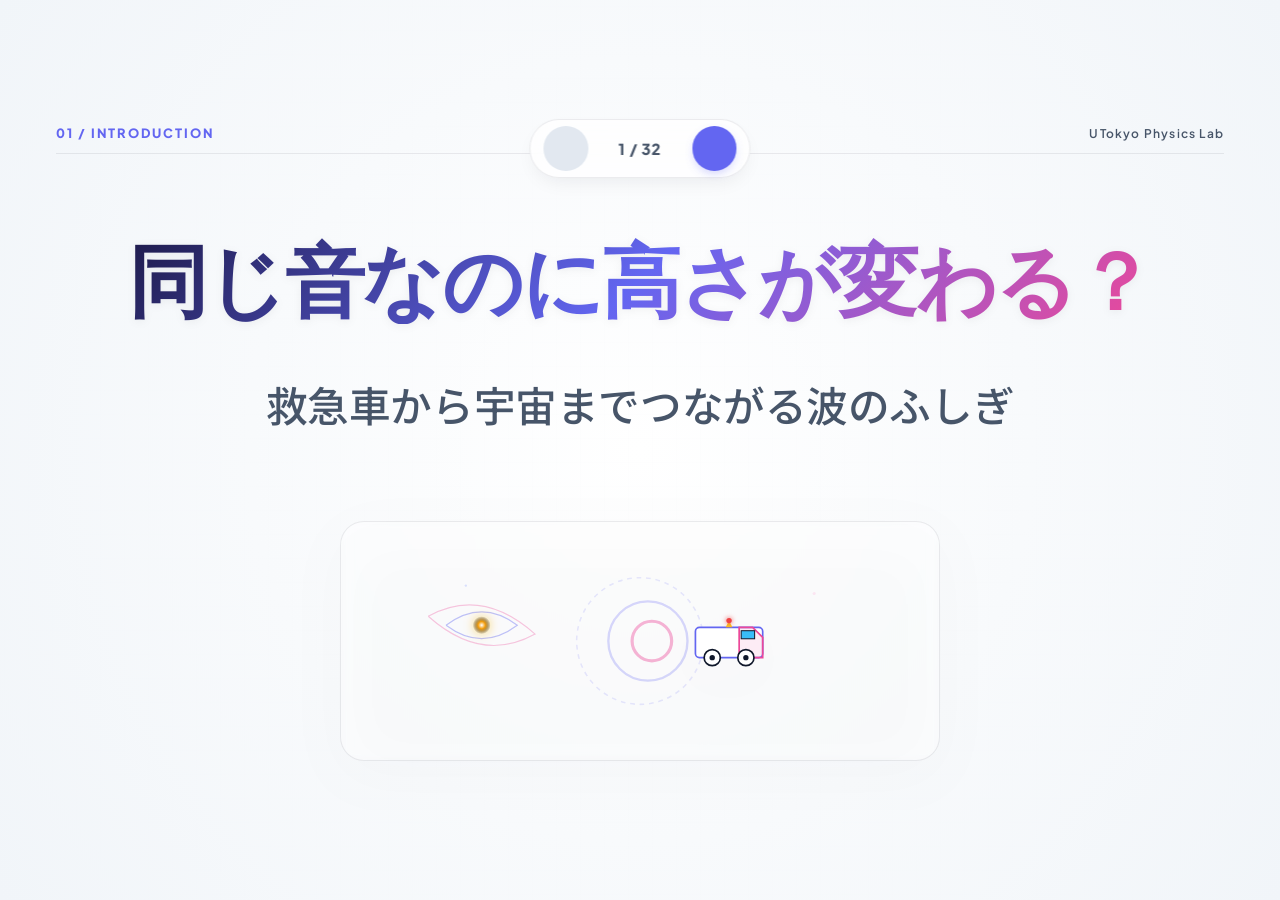
==== index.html @ 30dc1c8a "Remove OS-style simulation frames to expand active iframe space and position floating controls to to" ====
<!DOCTYPE html>
<html lang="ja">
<head>
    <meta charset="UTF-8">
    <meta name="viewport" content="width=device-width, initial-scale=1.0">
    <title>ドップラー効果 - 救急車から宇宙へつながる波のふしぎ</title>
    <!-- Premium Google Fonts & Iconify Framework -->
    <link rel="stylesheet" href="css/styles.css">
    <script src="https://code.iconify.design/iconify-icon/2.1.0/iconify-icon.min.js"></script>
</head>
<body>

    <div id="presentation-container">
        <!-- Ambient blur glow orbs for depth -->
        <div class="glow-orb glow-orb-primary"></div>
        <div class="glow-orb glow-orb-secondary"></div>

        <div id="presentation-wrapper">
        
        <!-- Slide 1: Title -->
        <div class="slide">
            <!-- Top Metadata -->
            <div class="slide-meta">
                <span class="meta-tag">01 / INTRODUCTION</span>
                <span class="meta-org">
                    <iconify-icon icon="lucide:presentation" style="font-size: 1rem; vertical-align: middle; color: var(--primary);"></iconify-icon>
                    UTokyo Physics Lab
                </span>
            </div>

            <!-- Main Content in Vertical Stacking Layout -->
            <div class="slide-flex-col" style="justify-content: center; align-items: center; text-align: center;">
                <div class="slide-flex-col-content" style="align-items: center; justify-content: center; margin-bottom: 1rem;">
                    <h1 class="title-text" style="font-size: 5rem; text-align: center; margin-bottom: 1rem;">同じ音なのに高さが変わる？</h1>
                    <h2 class="subtitle-text" style="font-size: 2.6rem; text-align: center; color: var(--text-muted);">救急車から宇宙までつながる波のふしぎ</h2>
                </div>

                <div class="slide-flex-col-media">
                    <svg width="600" height="240" viewBox="0 0 600 240" class="blueprint-svg">
                        <!-- Space stars background -->
                        <circle cx="80" cy="50" r="1.5" fill="#a5b4fc" opacity="0.4"/>
                        <circle cx="520" cy="60" r="2" fill="#fbcfe8" opacity="0.5"/>
                        
                        <!-- Galaxy illustration on left -->
                        <g transform="translate(100, 100) scale(0.75)">
                            <path d="M-60,0 Q0,-45 60,0 Q0,45 -60,0" fill="none" stroke="rgba(99, 102, 241, 0.4)" stroke-width="2"/>
                            <path d="M-90,-15 Q0,-65 90,15 Q0,65 -90,-15" fill="none" stroke="rgba(236, 72, 153, 0.3)" stroke-width="2"/>
                            <circle cx="0" cy="0" r="15" fill="url(#sunGlow)" filter="drop-shadow(0 0 10px #fbbf24)"/>
                            <defs>
                                <radialGradient id="sunGlow">
                                    <stop offset="0%" stop-color="#ffffff"/>
                                    <stop offset="40%" stop-color="#f59e0b"/>
                                    <stop offset="100%" stop-color="transparent"/>
                                </radialGradient>
                            </defs>
                        </g>

                        <!-- Rippling waves connecting cosmos to ambulance -->
                        <circle cx="300" cy="120" r="80" fill="none" stroke="rgba(99, 102, 241, 0.15)" stroke-width="2" stroke-dasharray="6,6"/>
                        <circle cx="310" cy="120" r="50" fill="none" stroke="rgba(99, 102, 241, 0.25)" stroke-width="3"/>
                        <circle cx="315" cy="120" r="25" fill="none" stroke="rgba(236, 72, 153, 0.4)" stroke-width="4"/>

                        <!-- Ambulance illustration on right -->
                        <g transform="translate(370, 90) scale(0.85)">
                            <rect x="0" y="15" width="100" height="45" rx="6" fill="#ffffff" stroke="var(--primary)" stroke-width="2.5"/>
                            <path d="M65,15 L85,15 L100,30 L100,60 L65,60 Z" fill="rgba(236, 72, 153, 0.1)" stroke="var(--secondary)" stroke-width="2.5"/>
                            <rect x="68" y="20" width="20" height="12" fill="#38bdf8" stroke="var(--text-main)" stroke-width="1.5"/>
                            <circle cx="25" cy="60" r="12" fill="#ffffff" stroke="var(--text-main)" stroke-width="2.5"/>
                            <circle cx="75" cy="60" r="12" fill="#ffffff" stroke="var(--text-main)" stroke-width="2.5"/>
                            <circle cx="25" cy="60" r="4" fill="var(--text-main)"/>
                            <circle cx="75" cy="60" r="4" fill="var(--text-main)"/>
                            <!-- Siren light -->
                            <polygon points="50,5 45,15 55,15" fill="#fbbf24"/>
                            <circle cx="50" cy="5" r="4" fill="#ef4444" filter="drop-shadow(0 0 4px #ef4444)"/>
                        </g>
                    </svg>
                </div>
            </div>
        </div>

        <!-- Slide 2: Ambulance Running Situation -->
        <div class="slide">
            <!-- Top Metadata -->
            <div class="slide-meta">
                <span class="meta-tag">02 / EXPERIMENT CASE</span>
                <span class="meta-org">
                    <iconify-icon icon="lucide:presentation" style="font-size: 1rem; vertical-align: middle; color: var(--primary);"></iconify-icon>
                    UTokyo Physics Lab
                </span>
            </div>

            <!-- Vertical Spacious Layout -->
            <div class="slide-flex-col">
                <div class="slide-flex-col-content">
                    <h2 class="heading-text">
                        <iconify-icon icon="solar:ambulance-broken" style="color: var(--secondary);"></iconify-icon>
                        救急車が走っている！
                    </h2>
                    <p class="body-desc">
                        <strong>【状況】</strong> 救急車が右に進みながらサイレンを鳴らす。<br>
                        <strong>周囲の３人には、その音はどう聞こえる？</strong>
                    </p>
                </div>

                <div class="slide-flex-col-media" style="gap: 1.5rem;">
                    <!-- Real photographic illustration, hidden if not uploaded -->
                    <img src="images/ambulance-real.png" class="slide-image" alt="Ambulance Real Image" onerror="this.style.display='none'">
                    
                    <!-- Clean minimal infographic layout -->
                    <svg width="680" height="200" viewBox="0 0 680 200" class="blueprint-svg">
                        <!-- Ground line -->
                        <line x1="20" y1="150" x2="660" y2="150" stroke="var(--border-light)" stroke-width="3" stroke-linecap="round"/>

                        <!-- Observers -->
                        <!-- Left Person (Behind) -->
                        <g transform="translate(80, 100)">
                            <circle cx="0" cy="0" r="16" fill="#eff6ff" stroke="#3b82f6" stroke-width="2.5"/>
                            <!-- Eyes and Smile -->
                            <circle cx="-5" cy="-3" r="2" fill="#1e3a8a"/>
                            <circle cx="5" cy="-3" r="2" fill="#1e3a8a"/>
                            <path d="M-5,4 Q0,9 5,4" fill="none" stroke="#1e3a8a" stroke-width="2" stroke-linecap="round"/>
                            <!-- Headphones -->
                            <path d="M-19,0 A19,19 0 0,1 19,0" fill="none" stroke="#1e293b" stroke-width="4.5"/>
                            <rect x="-21" y="-5" width="5" height="10" rx="1.5" fill="#1e293b"/>
                            <rect x="16" y="-5" width="5" height="10" rx="1.5" fill="#1e293b"/>
                            <text x="0" y="45" font-family="var(--font-body)" font-size="16" font-weight="900" fill="#3b82f6" text-anchor="middle">後ろの人</text>
                        </g>
                        
                        <!-- Right Person (Ahead) -->
                        <g transform="translate(600, 100)">
                            <circle cx="0" cy="0" r="16" fill="#fdf2f8" stroke="#ec4899" stroke-width="2.5"/>
                            <!-- Eyes and Smile -->
                            <circle cx="-5" cy="-3" r="2" fill="#9d174d"/>
                            <circle cx="5" cy="-3" r="2" fill="#9d174d"/>
                            <path d="M-5,4 Q0,9 5,4" fill="none" stroke="#9d174d" stroke-width="2" stroke-linecap="round"/>
                            <!-- Headphones -->
                            <path d="M-19,0 A19,19 0 0,1 19,0" fill="none" stroke="#1e293b" stroke-width="4.5"/>
                            <rect x="-21" y="-5" width="5" height="10" rx="1.5" fill="#1e293b"/>
                            <rect x="16" y="-5" width="5" height="10" rx="1.5" fill="#1e293b"/>
                            <text x="0" y="45" font-family="var(--font-body)" font-size="16" font-weight="900" fill="#ec4899" text-anchor="middle">前の人</text>
                        </g>

                        <!-- Ambulance -->
                        <g transform="translate(270, 60)">
                            <!-- Main Body -->
                            <rect x="0" y="15" width="130" height="50" rx="8" fill="#ffffff" stroke="var(--primary)" stroke-width="3"/>
                            <path d="M90,15 L115,15 L130,32 L130,65 L90,65 Z" fill="rgba(99, 102, 241, 0.05)" stroke="var(--primary)" stroke-width="3"/>
                            
                            <!-- Window -->
                            <rect x="95" y="22" width="22" height="16" fill="#e0f2fe" stroke="var(--text-main)" stroke-width="1.5" rx="3"/>
                            
                            <!-- Person inside (Driver) -->
                            <g transform="translate(106, 32) scale(0.42)">
                                <circle cx="0" cy="0" r="14" fill="#10b981"/>
                                <circle cx="-4" cy="-3" r="2" fill="#064e3b"/>
                                <circle cx="4" cy="-3" r="2" fill="#064e3b"/>
                                <path d="M-5,3 Q0,8 5,3" fill="none" stroke="#064e3b" stroke-width="2" stroke-linecap="round"/>
                            </g>

                            <!-- Wheels -->
                            <circle cx="30" cy="65" r="14" fill="#ffffff" stroke="var(--text-main)" stroke-width="3"/>
                            <circle cx="100" cy="65" r="14" fill="#ffffff" stroke="var(--text-main)" stroke-width="3"/>
                            <circle cx="30" cy="65" r="5" fill="var(--text-main)"/>
                            <circle cx="100" cy="65" r="5" fill="var(--text-main)"/>

                            <!-- Siren Light -->
                            <polygon points="65,0 58,15 72,15" fill="#f59e0b"/>
                            <circle cx="65" cy="0" r="6" fill="#ef4444" filter="drop-shadow(0 0 5px #ef4444)"/>
                            <text x="65" y="44" font-family="var(--font-body)" font-size="12" font-weight="900" fill="var(--primary)" text-anchor="middle">サイレン</text>
                        </g>

                        <!-- Label for person inside -->
                        <g transform="translate(376, 55)">
                            <path d="M 0,0 L -5,20" stroke="#059669" stroke-width="2" stroke-dasharray="3,3" fill="none"/>
                            <text x="22" y="-5" font-family="var(--font-body)" font-size="15" font-weight="900" fill="#059669" text-anchor="middle">車内の人</text>
                        </g>

                        <!-- Movement Arrow -->
                        <g transform="translate(420, 95)">
                            <path d="M0,0 L50,0 M40,-6 L50,0 L40,6" fill="none" stroke="var(--secondary)" stroke-width="3.5" stroke-linecap="round" stroke-linejoin="round"/>
                            <text x="25" y="-12" font-family="var(--font-body)" font-size="13" font-weight="900" fill="var(--secondary)" text-anchor="middle">進む方向</text>
                        </g>
                    </svg>
                </div>
            </div>
        </div>

        <!-- Slide 3: Quiz 1 -->
        <div class="slide">
            <!-- Top Metadata -->
            <div class="slide-meta">
                <span class="meta-tag">03 / ACTIVE INQUIRY</span>
                <span class="meta-org">
                    <iconify-icon icon="lucide:presentation" style="font-size: 1rem; vertical-align: middle; color: var(--primary);"></iconify-icon>
                    UTokyo Physics Lab
                </span>
            </div>

            <div class="slide-flex-col">
                <div class="slide-flex-col-content">
                    <h2 class="heading-text">
                        <iconify-icon icon="lucide:help-circle" style="color: var(--primary);"></iconify-icon>
                        クイズ 1
                    </h2>
                    <p class="body-desc" style="font-size: 2.2rem; font-weight: 800; color: var(--text-main); margin-bottom: 1rem;">
                        ピーポーという「高い音」を聞くためには、どこに立っていればよい？
                    </p>
                </div>

                <div class="slide-flex-col-media">
                    <div class="quiz-options" style="width: 100%;">
                        <div class="quiz-option">
                            <span class="quiz-option-number">1</span>
                            <span>救急車の前</span>
                        </div>
                        <div class="quiz-option">
                            <span class="quiz-option-number">2</span>
                            <span>救急車の後ろ</span>
                        </div>
                        <div class="quiz-option">
                            <span class="quiz-option-number">3</span>
                            <span>救急車の中</span>
                        </div>
                        <div class="quiz-option">
                            <span class="quiz-option-number">4</span>
                            <span>全員同じ</span>
                        </div>
                    </div>
                </div>
            </div>
        </div>

        <!-- Slide 4: Quiz 1 Correct Answer -->
        <div class="slide">
            <!-- Top Metadata -->
            <div class="slide-meta">
                <span class="meta-tag">04 / ANSWER EXPLANATION</span>
                <span class="meta-org">
                    <iconify-icon icon="lucide:presentation" style="font-size: 1rem; vertical-align: middle; color: var(--primary);"></iconify-icon>
                    UTokyo Physics Lab
                </span>
            </div>

            <div class="slide-flex-col">
                <div class="slide-flex-col-content">
                    <span class="answer-badge">
                        <iconify-icon icon="lucide:check-circle"></iconify-icon>
                        ANSWER 01
                    </span>
                    <h2 class="answer-title">正解は「1. 救急車の前」！</h2>
                    <p class="body-desc">
                        同じ音を出し続けているのに、場所によって音の高さが変わって聞こえます。
                    </p>
                </div>

                <div class="slide-flex-col-media">
                    <div class="premium-card">
                        <div style="display: grid; grid-template-columns: 1fr 1fr 1fr; gap: 1.5rem; margin-bottom: 1.5rem;">
                            <div style="background: #eff6ff; padding: 1.5rem 1rem; border-radius: 1rem; border-top: 5px solid #3b82f6; text-align: center;">
                                <h3 style="font-size: 1.6rem; color: #1e3a8a; margin-bottom: 0.5rem; font-weight: 800;">後ろの人</h3>
                                <p style="font-size: 2.2rem; font-weight: 900; color: #2563eb; margin: 0;">低い音 🔉</p>
                            </div>
                            <div style="background: #ecfdf5; padding: 1.5rem 1rem; border-radius: 1rem; border-top: 5px solid #10b981; text-align: center;">
                                <h3 style="font-size: 1.6rem; color: #065f46; margin-bottom: 0.5rem; font-weight: 800;">車内の人</h3>
                                <p style="font-size: 2.2rem; font-weight: 900; color: #059669; margin: 0;">元の高さ 🚗</p>
                            </div>
                            <div style="background: #fdf2f8; padding: 1.5rem 1rem; border-radius: 1rem; border-top: 5px solid #ec4899; text-align: center;">
                                <h3 style="font-size: 1.6rem; color: #9d174d; margin-bottom: 0.5rem; font-weight: 800;">前の人</h3>
                                <p style="font-size: 2.2rem; font-weight: 900; color: #db2777; margin: 0;">高い音 🔊</p>
                            </div>
                        </div>
                        <p style="font-size: 1.8rem; font-weight: 700; color: var(--text-main); text-align: center; margin: 0; line-height: 1.5;">
                            音源に近い前側では波が<strong>押しつぶされ</strong>、後ろ側では<strong>引き延ばされる</strong>ためです。
                        </p>
                    </div>
                </div>
            </div>
        </div>

        <!-- Slide 5: Today's Wonder -->
        <div class="slide">
            <!-- Top Metadata -->
            <div class="slide-meta">
                <span class="meta-tag">05 / RESEARCH QUESTION</span>
                <span class="meta-org">
                    <iconify-icon icon="lucide:presentation" style="font-size: 1rem; vertical-align: middle; color: var(--primary);"></iconify-icon>
                    UTokyo Physics Lab
                </span>
            </div>

            <div class="slide-flex-col">
                <div class="slide-flex-col-content">
                    <h2 class="heading-text">
                        <iconify-icon icon="lucide:lightbulb" style="color: var(--accent);"></iconify-icon>
                        今日のふしぎ
                    </h2>
                    <p class="body-desc">
                        なぜ、救急車が目の前を通り過ぎた瞬間に「高 ➔ 低」と変わって聞こえるのだろう？
                    </p>
                </div>

                <div class="slide-flex-col-media">
                    <div style="display: flex; flex-direction: column; gap: 1.5rem; width: 100%;">
                        <div class="premium-card" style="border-left: 6px solid #cbd5e1; padding: 1.5rem 2rem;">
                            <p style="font-size: 2.0rem; font-weight: 800; color: var(--text-muted); margin: 0; display: flex; align-items: center; gap: 1rem;">
                                <iconify-icon icon="lucide:volume-2" style="color: var(--primary);"></iconify-icon>
                                救急車は、ずっと【同じ音】を出し続けている。
                            </p>
                        </div>
                        <div class="premium-card" style="border-left: 6px solid var(--secondary); padding: 1.5rem 2rem;">
                            <p style="font-size: 2.0rem; font-weight: 800; color: var(--text-main); margin: 0; display: flex; align-items: center; gap: 1rem;">
                                <iconify-icon icon="lucide:ear" style="color: var(--secondary);"></iconify-icon>
                                しかし、私たちの耳には【高さが変わって】聞こえる。
                            </p>
                        </div>
                        <h3 class="pulse-animation" style="font-size: 3.5rem; font-weight: 900; color: #ef4444; margin-top: 1rem; text-align: center;">
                            「この謎を解き明かそう！」
                        </h3>
                    </div>
                </div>
            </div>
        </div>

        <!-- Slide 6: Sound is a Wave -->
        <div class="slide">
            <!-- Top Metadata -->
            <div class="slide-meta">
                <span class="meta-tag">06 / WAVE MECHANICS</span>
                <span class="meta-org">
                    <iconify-icon icon="lucide:presentation" style="font-size: 1rem; vertical-align: middle; color: var(--primary);"></iconify-icon>
                    UTokyo Physics Lab
                </span>
            </div>

            <div class="slide-flex-col">
                <div class="slide-flex-col-content">
                    <h2 class="heading-text">
                        <iconify-icon icon="lucide:waves" style="color: var(--primary);"></iconify-icon>
                        音は「波」である
                    </h2>
                    <p class="body-desc">
                        音の正体は、目に見えない空気の振動が伝わっていく<strong>「波」</strong>です。
                    </p>
                </div>

                <div class="slide-flex-col-media" style="gap: 1.5rem; flex-direction: column;">
                    <!-- Optional Ripples Photograph -->
                    <img src="images/water-ripples.png" class="slide-image" alt="Water Ripples" onerror="this.style.display='none'">
                    
                    <div style="display: grid; grid-template-columns: 1fr 1fr; gap: 2rem; width: 100%;">
                        <div class="premium-card" style="text-align: center; padding: 1.5rem;">
                            <h3 style="font-size: 1.8rem; color: var(--primary); margin-bottom: 0.5rem; font-weight: 800;">💧 水面の波</h3>
                            <svg width="220" height="70" viewBox="0 0 220 70" style="margin: 0 auto;">
                                <circle cx="110" cy="35" r="10" fill="none" stroke="#93c5fd" stroke-width="2"/>
                                <circle cx="110" cy="35" r="22" fill="none" stroke="#60a5fa" stroke-width="2"/>
                                <circle cx="110" cy="35" r="34" fill="none" stroke="#3b82f6" stroke-width="2" stroke-dasharray="3,3"/>
                            </svg>
                            <p style="font-size: 1.4rem; font-weight: 700; color: var(--text-muted); margin-top: 0.5rem;">水面に広がる波紋</p>
                        </div>
                        <div class="premium-card" style="text-align: center; padding: 1.5rem;">
                            <h3 style="font-size: 1.8rem; color: var(--secondary); margin-bottom: 0.5rem; font-weight: 800;">📢 音の波</h3>
                            <svg width="220" height="70" viewBox="0 0 220 70" style="margin: 0 auto;">
                                <path d="M20,35 L45,35" stroke="#f472b6" stroke-width="3"/>
                                <path d="M60,15 A20,20 0 0,1 60,55" fill="none" stroke="#f472b6" stroke-width="3" stroke-linecap="round"/>
                                <path d="M85,5 A40,40 0 0,1 85,65" fill="none" stroke="#ec4899" stroke-width="4" stroke-linecap="round"/>
                                <path d="M110,-5 A60,60 0 0,1 110,75" fill="none" stroke="#db2777" stroke-width="5" stroke-linecap="round"/>
                            </svg>
                            <p style="font-size: 1.4rem; font-weight: 700; color: var(--secondary); margin-top: 0.5rem;">空気の圧縮波</p>
                        </div>
                    </div>
                </div>
            </div>
        </div>

        <!-- Slide 7: High vs Low waves -->
        <div class="slide">
            <!-- Top Metadata -->
            <div class="slide-meta">
                <span class="meta-tag">07 / FREQUENCY RELATION</span>
                <span class="meta-org">
                    <iconify-icon icon="lucide:presentation" style="font-size: 1rem; vertical-align: middle; color: var(--primary);"></iconify-icon>
                    UTokyo Physics Lab
                </span>
            </div>

            <div class="slide-flex-col">
                <div class="slide-flex-col-content">
                    <h2 class="heading-text">
                        <iconify-icon icon="lucide:music" style="color: var(--primary);"></iconify-icon>
                        高い音と低い音のちがい
                    </h2>
                    <p class="body-desc">
                        音の「高さ」は、波と波の<strong>「間隔（スキマ）」</strong>で決まります。
                    </p>
                </div>

                <div class="slide-flex-col-media">
                    <div style="display: flex; flex-direction: column; gap: 1.5rem; width: 100%;">
                        <!-- High Pitch Wave -->
                        <div style="display: flex; align-items: center; justify-content: space-between; background: #fff5f7; padding: 1.5rem 2rem; border-radius: 1.5rem; border: 1.5px solid rgba(236,72,153,0.1); border-left: 8px solid var(--secondary);">
                            <span style="font-size: 2.0rem; font-weight: 900; color: #db2777; width: 150px; text-align: left;">🔊 高い音</span>
                            <svg width="300" height="40" viewBox="0 0 300 40">
                                <path d="M 0,20 Q 7,2 14,20 T 28,20 T 42,20 T 56,20 T 70,20 T 84,20 T 98,20 T 112,20 T 126,20 T 140,20 T 154,20 T 168,20 T 182,20 T 196,20 T 210,20 T 224,20 T 238,20 T 252,20 T 266,20 T 280,20 T 300,20" fill="none" stroke="#ec4899" stroke-width="4"/>
                            </svg>
                            <span style="font-size: 1.8rem; font-weight: 800; color: #db2777;">波の間隔が【せまい】</span>
                        </div>
                        
                        <!-- Low Pitch Wave -->
                        <div style="display: flex; align-items: center; justify-content: space-between; background: #eff6ff; padding: 1.5rem 2rem; border-radius: 1.5rem; border: 1.5px solid rgba(99,102,241,0.1); border-left: 8px solid var(--primary);">
                            <span style="font-size: 2.0rem; font-weight: 900; color: #2563eb; width: 150px; text-align: left;">🔉 低い音</span>
                            <svg width="300" height="40" viewBox="0 0 300 40">
                                <path d="M 0,20 Q 20,2 40,20 T 80,20 T 120,20 T 160,20 T 200,20 T 240,20 T 280,20 T 300,20" fill="none" stroke="#3b82f6" stroke-width="4"/>
                            </svg>
                            <span style="font-size: 1.8rem; font-weight: 800; color: #2563eb;">波の間隔が【ひろい】</span>
                        </div>

                        <div style="display: flex; justify-content: center; gap: 4rem; margin-top: 1rem;">
                            <span style="font-size: 2.2rem; font-weight: 900; color: var(--secondary);">✨ 波がつまる ➔ 高い音！</span>
                            <span style="font-size: 2.2rem; font-weight: 900; color: var(--primary);">✨ 波が広がる ➔ 低い音！</span>
                        </div>
                    </div>
                </div>
            </div>
        </div>

        <!-- Slide 8: Mini Check -->
        <div class="slide">
            <!-- Top Metadata -->
            <div class="slide-meta">
                <span class="meta-tag">08 / VERIFY CONCEPT</span>
                <span class="meta-org">
                    <iconify-icon icon="lucide:presentation" style="font-size: 1rem; vertical-align: middle; color: var(--primary);"></iconify-icon>
                    UTokyo Physics Lab
                </span>
            </div>

            <div class="slide-flex-col">
                <div class="slide-flex-col-content">
                    <h2 class="heading-text">
                        <iconify-icon icon="lucide:clipboard-check" style="color: var(--primary);"></iconify-icon>
                        ミニ確認テスト
                    </h2>
                    <p class="body-desc" style="font-size: 2.2rem; font-weight: 800; color: var(--text-main); margin-bottom: 1.5rem;">
                        Q3. この2つの波のうち、聞くと「高い音」に感じるのはどっち？
                    </p>
                </div>

                <div class="slide-flex-col-media">
                    <div class="quiz-options" style="width: 100%;">
                        <div class="quiz-option" style="padding: 2rem;">
                            <span class="quiz-option-number">A</span>
                            <div style="flex-grow: 1; display: flex; align-items: center; justify-content: space-between;">
                                <span style="font-size: 2.0rem;">間隔がせまい波</span>
                                <svg width="200" height="30" viewBox="0 0 200 30">
                                    <path d="M 0,15 Q 5,2 10,15 T 20,15 T 30,15 T 40,15 T 50,15 T 60,15 T 70,15 T 80,15 T 90,15 T 100,15 T 110,15 T 120,15 T 130,15 T 140,15 T 150,15 T 160,15 T 170,15 T 180,15 T 190,15 T 200,15" fill="none" stroke="#ec4899" stroke-width="3"/>
                                </svg>
                            </div>
                        </div>
                        <div class="quiz-option" style="padding: 2rem;">
                            <span class="quiz-option-number">B</span>
                            <div style="flex-grow: 1; display: flex; align-items: center; justify-content: space-between;">
                                <span style="font-size: 2.0rem;">間隔が広い波</span>
                                <svg width="200" height="30" viewBox="0 0 200 30">
                                    <path d="M 0,15 Q 15,2 30,15 T 60,15 T 90,15 T 120,15 T 150,15 T 180,15 T 200,15" fill="none" stroke="#3b82f6" stroke-width="3"/>
                                </svg>
                            </div>
                        </div>
                    </div>
                </div>
            </div>
        </div>

        <!-- Slide 9: Mini Check Answer -->
        <div class="slide">
            <!-- Top Metadata -->
            <div class="slide-meta">
                <span class="meta-tag">09 / ANSWER EXPLANATION</span>
                <span class="meta-org">
                    <iconify-icon icon="lucide:presentation" style="font-size: 1rem; vertical-align: middle; color: var(--primary);"></iconify-icon>
                    UTokyo Physics Lab
                </span>
            </div>

            <div class="slide-flex-col">
                <div class="slide-flex-col-content">
                    <span class="answer-badge">
                        <iconify-icon icon="lucide:check-circle"></iconify-icon>
                        ANSWER 03
                    </span>
                    <h2 class="answer-title">正解は「A. 間隔がせまい波」！</h2>
                    <p class="body-desc">
                        波の間隔が狭い（つまっている）ほど、耳にたくさんの波がぶつかります。
                    </p>
                </div>

                <div class="slide-flex-col-media">
                    <div class="premium-card">
                        <h4 style="font-size: 2.0rem; font-weight: 800; color: var(--text-main); margin-bottom: 0.75rem; text-align: left;">📝 なぜ音の高さが変わるのか？</h4>
                        <p style="font-size: 1.8rem; line-height: 1.6; color: var(--text-muted); margin: 0; text-align: left;">
                            耳が空気の波にぶつかる「ペース」が鍵を握っています。1秒間に波と出会う回数のことを、物理では<strong>周波数（ヘルツ）</strong>と呼び、これが高いほど音が高く聞こえます！
                        </p>
                    </div>
                </div>
            </div>
        </div>

        <!-- Slide 10: What if the Observer Moves? -->
        <div class="slide">
            <!-- Top Metadata -->
            <div class="slide-meta">
                <span class="meta-tag">10 / OBSERVER DYNAMICS</span>
                <span class="meta-org">
                    <iconify-icon icon="lucide:presentation" style="font-size: 1rem; vertical-align: middle; color: var(--primary);"></iconify-icon>
                    UTokyo Physics Lab
                </span>
            </div>

            <div class="slide-flex-col">
                <div class="slide-flex-col-content">
                    <h2 class="heading-text">
                        <iconify-icon icon="lucide:user" style="color: var(--primary);"></iconify-icon>
                        聞く人が動いたら？
                    </h2>
                    <p class="body-desc">
                        スピーカー（音源）は止まっていて、<strong>自分自身が「爆速」で近づいていったら</strong>どうなる？
                    </p>
                </div>

                <div class="slide-flex-col-media" style="gap: 1.5rem; flex-direction: column;">
                    <img src="images/runner-speaker.png" class="slide-image" alt="Runner Speaker" onerror="this.style.display='none'">
                    
                    <svg width="600" height="130" viewBox="0 0 600 130" class="blueprint-svg">
                        <!-- Speaker -->
                        <g transform="translate(80, 65)">
                            <rect x="-30" y="-30" width="60" height="60" rx="10" fill="#475569"/>
                            <path d="M-10,-15 L10,-15 L25,-25 L25,25 L10,15 L-10,15 Z" fill="#1e293b"/>
                            <path d="M35,-15 A20,20 0 0,1 35,15" fill="none" stroke="#ffffff" stroke-width="3" stroke-linecap="round"/>
                            <path d="M45,-25 A35,35 0 0,1 45,25" fill="none" stroke="#ffffff" stroke-width="2" stroke-linecap="round"/>
                            <text x="0" y="48" font-family="var(--font-body)" font-size="14" font-weight="900" fill="#ffffff" text-anchor="middle">スピーカー (静止)</text>
                        </g>
                        
                        <!-- Runner -->
                        <g transform="translate(480, 65)">
                            <circle cx="0" cy="0" r="18" fill="#eff6ff" stroke="#3b82f6" stroke-width="2.5"/>
                            <circle cx="-5" cy="-3" r="2" fill="#1e3a8a"/>
                            <circle cx="5" cy="-3" r="2" fill="#1e3a8a"/>
                            <path d="M-5,4 Q0,9 5,4" fill="none" stroke="#1e3a8a" stroke-width="2" stroke-linecap="round"/>
                            <!-- Headphones -->
                            <path d="M-22,0 A22,22 0 0,1 22,0" fill="none" stroke="#1e293b" stroke-width="5"/>
                            <rect x="-24" y="-6" width="6" height="12" rx="2" fill="#1e293b"/>
                            <rect x="18" y="-6" width="6" height="12" rx="2" fill="#1e293b"/>
                            <text x="0" y="42" font-family="var(--font-body)" font-size="16" font-weight="900" fill="#2563eb" text-anchor="middle">走る自分</text>
                        </g>
                        
                        <!-- Arrow -->
                        <g transform="translate(390, 65)">
                            <path d="M0,0 L-70,0 M-55,-8 L-70,0 L-55,8" fill="none" stroke="#ef4444" stroke-width="4" stroke-linecap="round" stroke-linejoin="round"/>
                            <text x="-35" y="-12" font-family="var(--font-body)" font-size="13" font-weight="900" fill="#ef4444" text-anchor="middle">爆速で近づく！</text>
                        </g>
                    </svg>
                </div>
            </div>
        </div>

        <!-- Slide 11: Quiz 2 -->
        <div class="slide">
            <!-- Top Metadata -->
            <div class="slide-meta">
                <span class="meta-tag">11 / ACTIVE INQUIRY</span>
                <span class="meta-org">
                    <iconify-icon icon="lucide:presentation" style="font-size: 1rem; vertical-align: middle; color: var(--primary);"></iconify-icon>
                    UTokyo Physics Lab
                </span>
            </div>

            <div class="slide-flex-col">
                <div class="slide-flex-col-content">
                    <h2 class="heading-text">
                        <iconify-icon icon="lucide:help-circle" style="color: var(--primary);"></iconify-icon>
                        クイズ 2
                    </h2>
                    <p class="body-desc" style="font-size: 2.2rem; font-weight: 800; color: var(--text-main); margin-bottom: 1.5rem;">
                        スピーカーに向かって自分が爆速で走って近づくと、聞こえる音の高さはどうなる？
                    </p>
                </div>

                <div class="slide-flex-col-media">
                    <div class="quiz-options-vertical" style="width: 100%;">
                        <div class="quiz-option">
                            <span class="quiz-option-number">1</span>
                            <span>音が高くなる 📈</span>
                        </div>
                        <div class="quiz-option">
                            <span class="quiz-option-number">2</span>
                            <span>音が低くなる 📉</span>
                        </div>
                        <div class="quiz-option">
                            <span class="quiz-option-number">3</span>
                            <span>変わらない 😐</span>
                        </div>
                    </div>
                </div>
            </div>
        </div>

        <!-- Slide 12: Quiz 2 Correct Answer -->
        <div class="slide">
            <!-- Top Metadata -->
            <div class="slide-meta">
                <span class="meta-tag">12 / ANSWER EXPLANATION</span>
                <span class="meta-org">
                    <iconify-icon icon="lucide:presentation" style="font-size: 1rem; vertical-align: middle; color: var(--primary);"></iconify-icon>
                    UTokyo Physics Lab
                </span>
            </div>

            <div class="slide-flex-col">
                <div class="slide-flex-col-content">
                    <span class="answer-badge">
                        <iconify-icon icon="lucide:check-circle"></iconify-icon>
                        ANSWER 02
                    </span>
                    <h2 class="answer-title">正解は「1. 音が高くなる」！</h2>
                    <p class="body-desc">
                        自分が波に向かって走るため、1秒間に耳にぶつかる波の数（周波数）が増えるためです。
                    </p>
                </div>

                <div class="slide-flex-col-media">
                    <div class="premium-card">
                        <h4 style="font-size: 1.8rem; font-weight: 800; color: var(--text-main); margin-bottom: 1rem; text-align: left;">🏃‍♂️ 衝突の物理イメージ</h4>
                        <p style="font-size: 1.8rem; line-height: 1.6; color: var(--text-muted); margin: 0; text-align: left;">
                            川上から等間隔で流れてくる葉っぱを想像してください。自分が上流に向かって泳いで進むと、立ち止まっている時よりも<strong>「早いペース」</strong>で葉っぱとすれ違いますよね。それと同じ原理です！
                        </p>
                    </div>
                </div>
            </div>
        </div>

        <!-- Slide 13: Quiz 3 (Find compressed waves) -->
        <div class="slide">
            <!-- Top Metadata -->
            <div class="slide-meta">
                <span class="meta-tag">13 / ACTIVE INQUIRY</span>
                <span class="meta-org">
                    <iconify-icon icon="lucide:presentation" style="font-size: 1rem; vertical-align: middle; color: var(--primary);"></iconify-icon>
                    UTokyo Physics Lab
                </span>
            </div>

            <div class="slide-grid">
                <div class="slide-content-left">
                    <h2 class="heading-text">
                        <iconify-icon icon="lucide:help-circle" style="color: var(--primary);"></iconify-icon>
                        波がつまる場所を探せ！
                    </h2>
                    <p class="body-desc" style="font-size: 2.0rem; font-weight: 800; color: var(--text-main); margin-bottom: 1.5rem;">
                        音源が「右」に向かって動いているとき、もっとも波がつまって【高い音】を聞くのはどこの人？
                    </p>
                    
                    <div class="quiz-options" style="grid-template-columns: 1fr 1fr; gap: 1rem; width: 100%;">
                        <div class="quiz-option" style="padding: 1.2rem;">
                            <span class="quiz-option-number">1</span>
                            <span>前 🏃‍♂️💨</span>
                        </div>
                        <div class="quiz-option" style="padding: 1.2rem;">
                            <span class="quiz-option-number">2</span>
                            <span>後ろ 🚶‍♂️</span>
                        </div>
                        <div class="quiz-option" style="padding: 1.2rem;">
                            <span class="quiz-option-number">3</span>
                            <span>上 🧭</span>
                        </div>
                        <div class="quiz-option" style="padding: 1.2rem;">
                            <span class="quiz-option-number">4</span>
                            <span>下 🧭</span>
                        </div>
                    </div>
                </div>

                <div class="slide-media-right">
                    <!-- Illustration inside Quiz -->
                    <svg width="420" height="200" viewBox="0 0 420 200" class="blueprint-svg">
                        <!-- Observer Top (3) -->
                        <circle cx="210" cy="22" r="10" fill="#eff6ff" stroke="#3b82f6" stroke-width="2"/>
                        <text x="210" y="45" font-family="var(--font-body)" font-size="14" font-weight="900" fill="#3b82f6" text-anchor="middle">3. 上</text>
                        
                        <!-- Observer Bottom (4) -->
                        <circle cx="210" cy="155" r="10" fill="#eff6ff" stroke="#3b82f6" stroke-width="2"/>
                        <text x="210" y="145" font-family="var(--font-body)" font-size="14" font-weight="900" fill="#3b82f6" text-anchor="middle">4. 下</text>

                        <!-- Observer Left (2. 後ろ) -->
                        <circle cx="70" cy="85" r="10" fill="#eff6ff" stroke="#3b82f6" stroke-width="2"/>
                        <text x="42" y="90" font-family="var(--font-body)" font-size="14" font-weight="900" fill="#3b82f6" text-anchor="middle">2. 後ろ</text>

                        <!-- Observer Right (1. 前) -->
                        <circle cx="340" cy="85" r="10" fill="#fdf2f8" stroke="#ec4899" stroke-width="2"/>
                        <text x="368" y="90" font-family="var(--font-body)" font-size="14" font-weight="900" fill="#ec4899" text-anchor="middle">1. 前</text>

                        <!-- Source and Ripples -->
                        <!-- Center at 210, 85 -->
                        <circle cx="170" cy="85" r="65" fill="none" stroke="var(--border-light)" stroke-width="1.5"/>
                        <circle cx="190" cy="85" r="42" fill="none" stroke="var(--border-light)" stroke-width="1.5"/>
                        <circle cx="210" cy="85" r="20" fill="none" stroke="var(--border-light)" stroke-width="1.5"/>
                        
                        <circle cx="225" cy="85" r="7" fill="var(--secondary)"/>
                        <!-- Velocity Arrow -->
                        <path d="M235,85 L260,85 M252,80 L260,85 L252,90" fill="none" stroke="var(--secondary)" stroke-width="2.5"/>
                    </svg>
                </div>
            </div>
        </div>

        <!-- Slide 14: Simulation 1 - Static Source -->
        <div class="slide">
            <!-- Top Metadata -->
            <div class="slide-meta">
                <span class="meta-tag">14 / INTERACTIVE SIMULATION</span>
                <span class="meta-org">
                    <iconify-icon icon="lucide:presentation" style="font-size: 1rem; vertical-align: middle; color: var(--primary);"></iconify-icon>
                    UTokyo Physics Lab
                </span>
            </div>

            <div class="slide-media-right" style="justify-content: center; align-items: center; width: 100%;">
                <iframe src="sim-source-static.html" class="sim-iframe"></iframe>
            </div>
        </div>

        <!-- Slide 15: Simulation 2 - Drag Source -->
        <div class="slide">
            <!-- Top Metadata -->
            <div class="slide-meta">
                <span class="meta-tag">15 / INTERACTIVE SIMULATION</span>
                <span class="meta-org">
                    <iconify-icon icon="lucide:presentation" style="font-size: 1rem; vertical-align: middle; color: var(--primary);"></iconify-icon>
                    UTokyo Physics Lab
                </span>
            </div>

            <div class="slide-media-right" style="justify-content: center; align-items: center; width: 100%;">
                <iframe src="sim-source-drag.html" class="sim-iframe"></iframe>
            </div>
        </div>

        <!-- Slide 16: Name Reveal -->
        <div class="slide">
            <!-- Top Metadata -->
            <div class="slide-meta">
                <span class="meta-tag">16 / PHYSICAL PRINCIPLE</span>
                <span class="meta-org">
                    <iconify-icon icon="lucide:presentation" style="font-size: 1rem; vertical-align: middle; color: var(--primary);"></iconify-icon>
                    UTokyo Physics Lab
                </span>
            </div>

            <div class="slide-flex-col" style="justify-content: center; align-items: center; text-align: center;">
                <div class="slide-flex-col-content" style="align-items: center; text-align: center; margin-bottom: 1rem;">
                    <span class="answer-badge">
                        <iconify-icon icon="lucide:check-circle"></iconify-icon>
                        ANSWER 03
                    </span>
                    <h2 class="answer-title" style="margin-bottom: 0.5rem;">正解は「1. 前」！</h2>
                    
                    <p style="font-size: 2.0rem; font-weight: 800; color: var(--primary); margin: 0.5rem 0; letter-spacing: 0.1em;">✨ この現象の名前は・・・ ✨</p>
                    <h1 style="font-size: 6.0rem; font-weight: 900; color: #ef4444; margin: 0.5rem 0; text-shadow: 0 4px 10px rgba(239, 68, 68, 0.15);" class="pulse-animation">
                        ドップラー効果
                    </h1>
                </div>

                <div class="slide-flex-col-media">
                    <div class="premium-card">
                        <h4 style="font-size: 2.0rem; font-weight: 800; color: var(--text-main); margin-bottom: 0.5rem; text-align: center;">💡 ドップラー効果とは？</h4>
                        <p style="font-size: 1.8rem; line-height: 1.6; color: var(--text-muted); text-align: center; margin: 0;">
                            音源や観測者が動くことで、元々一定だったはずの<strong>波の間隔（周波数）が変わって聞こえる現象</strong>です。
                        </p>
                    </div>
                </div>
            </div>
        </div>

        <!-- Slide 17: Misconception Check -->
        <div class="slide">
            <!-- Top Metadata -->
            <div class="slide-meta">
                <span class="meta-tag">17 / CONCEPT HARDENING</span>
                <span class="meta-org">
                    <iconify-icon icon="lucide:presentation" style="font-size: 1rem; vertical-align: middle; color: var(--primary);"></iconify-icon>
                    UTokyo Physics Lab
                </span>
            </div>

            <div class="slide-flex-col">
                <div class="slide-flex-col-content">
                    <h2 class="heading-text">
                        <iconify-icon icon="lucide:alert-triangle" style="color: var(--accent);"></iconify-icon>
                        誤解チェック！
                    </h2>
                    <p class="body-desc" style="font-size: 2.2rem; font-weight: 800; color: var(--text-main); margin-bottom: 1.5rem;">
                        Q4. 救急車が前に走ると、前に出した「音の進む速さ」はどうなる？
                    </p>
                </div>

                <div class="slide-flex-col-media">
                    <div class="quiz-options-vertical" style="width: 100%;">
                        <div class="quiz-option">
                            <span class="quiz-option-number">1</span>
                            <span>救急車に押されて、音のスピードが速くなる</span>
                        </div>
                        <div class="quiz-option">
                            <span class="quiz-option-number">2</span>
                            <span>音の進むスピードはまったく変わらない</span>
                        </div>
                        <div class="quiz-option">
                            <span class="quiz-option-number">3</span>
                            <span>音がその場に止まってしまう</span>
                        </div>
                    </div>
                </div>
            </div>
        </div>

        <!-- Slide 18: Correct explanation - Spacing, not speed -->
        <div class="slide">
            <!-- Top Metadata -->
            <div class="slide-meta">
                <span class="meta-tag">18 / ANSWER EXPLANATION</span>
                <span class="meta-org">
                    <iconify-icon icon="lucide:presentation" style="font-size: 1rem; vertical-align: middle; color: var(--primary);"></iconify-icon>
                    UTokyo Physics Lab
                </span>
            </div>

            <div class="slide-flex-col">
                <div class="slide-flex-col-content">
                    <span class="answer-badge">
                        <iconify-icon icon="lucide:check-circle"></iconify-icon>
                        ANSWER 04
                    </span>
                    <h2 class="answer-title">正解は「2. 音の速さは変わらない」！</h2>
                    <p class="body-desc">
                        音を送り出す「音源」がいくら動いても、音そのものの速度は空気の状態だけで決まるため、変わりません。
                    </p>
                </div>

                <div class="slide-flex-col-media">
                    <div class="premium-card">
                        <h4 style="font-size: 2.0rem; font-weight: 800; color: var(--text-main); margin-bottom: 0.75rem; text-align: left;">💡 音が「前へ詰まる」理由</h4>
                        <p style="font-size: 1.8rem; line-height: 1.6; color: var(--text-muted); text-align: left; margin: 0;">
                            「次の音を出す場所」が前へ前へとズレていくため、前に進む波同士の隙間がギューッと狭まります。つまり、<strong>音速ではなく波の間隔が変わる</strong>のです！
                        </p>
                    </div>
                </div>
            </div>
        </div>

        <!-- Slide 19: Interim Summary -->
        <div class="slide">
            <!-- Top Metadata -->
            <div class="slide-meta">
                <span class="meta-tag">19 / CONCEPT SUMMARY</span>
                <span class="meta-org">
                    <iconify-icon icon="lucide:presentation" style="font-size: 1rem; vertical-align: middle; color: var(--primary);"></iconify-icon>
                    UTokyo Physics Lab
                </span>
            </div>

            <div class="slide-flex-col">
                <div class="slide-flex-col-content">
                    <h2 class="heading-text">
                        <iconify-icon icon="lucide:pin" style="color: var(--primary);"></iconify-icon>
                        ここまでのまとめ
                    </h2>
                </div>

                <div class="slide-flex-col-media" style="flex-direction: column; gap: 2rem;">
                    <div style="display: flex; flex-direction: column; gap: 1.25rem; width: 100%;">
                        <div class="list-item"><span>1</span> 音を出すもの（車など）が動いても音の高さは変わる</div>
                        <div class="list-item"><span>2</span> 音を聞く人（自分など）が動いても音の高さは変わる</div>
                    </div>
                    
                    <div class="premium-card" style="border: 2.5px solid var(--primary); text-align: center;">
                        <p style="font-size: 1.6rem; font-weight: 800; color: var(--text-muted); margin: 0 0 0.5rem 0;">どちらのパターンでも一番大切なのは・・・</p>
                        <p style="font-size: 3.2rem; font-weight: 900; color: var(--primary); margin: 0;" class="pulse-animation">
                            「1秒間に波と出会う回数（周波数）」
                        </p>
                    </div>
                </div>
            </div>
        </div>

        <!-- Slide 20: Simulation 3 - Frequency Slider -->
        <div class="slide">
            <!-- Top Metadata -->
            <div class="slide-meta">
                <span class="meta-tag">20 / INTERACTIVE SIMULATION</span>
                <span class="meta-org">
                    <iconify-icon icon="lucide:presentation" style="font-size: 1rem; vertical-align: middle; color: var(--primary);"></iconify-icon>
                    UTokyo Physics Lab
                </span>
            </div>

            <div class="slide-media-right" style="justify-content: center; align-items: center; width: 100%;">
                <iframe src="sim-frequency.html" class="sim-iframe"></iframe>
            </div>
        </div>

        <!-- Slide 21: Quiz 5 (Super sonic intro) -->
        <div class="slide">
            <!-- Top Metadata -->
            <div class="slide-meta">
                <span class="meta-tag">21 / ACTIVE INQUIRY</span>
                <span class="meta-org">
                    <iconify-icon icon="lucide:presentation" style="font-size: 1rem; vertical-align: middle; color: var(--primary);"></iconify-icon>
                    UTokyo Physics Lab
                </span>
            </div>

            <div class="slide-flex-col">
                <div class="slide-flex-col-content">
                    <h2 class="heading-text">
                        <iconify-icon icon="lucide:rocket" style="color: var(--secondary);"></iconify-icon>
                        もっと速く動いたら？
                    </h2>
                    <p class="body-desc" style="font-size: 2.2rem; font-weight: 800; color: var(--text-main); margin-bottom: 1.5rem;">
                        Q5. 音を出すものが、ついに「音速（音の伝わる速さ）」よりも速く動いたらどうなる？
                    </p>
                </div>

                <div class="slide-flex-col-media">
                    <div class="quiz-options-vertical" style="width: 100%;">
                        <div class="quiz-option">
                            <span class="quiz-option-number">1</span>
                            <span>音が逃げられなくなり、波が重なり合う 🌊💥</span>
                        </div>
                        <div class="quiz-option">
                            <span class="quiz-option-number">2</span>
                            <span>音が完全に消えて、静かになる 🤫</span>
                        </div>
                        <div class="quiz-option">
                            <span class="quiz-option-number">3</span>
                            <span>普通と何も変わらない 😐</span>
                        </div>
                    </div>
                </div>
            </div>
        </div>

        <!-- Slide 22: Quiz 5 Correct Answer -->
        <div class="slide">
            <!-- Top Metadata -->
            <div class="slide-meta">
                <span class="meta-tag">22 / ANSWER EXPLANATION</span>
                <span class="meta-org">
                    <iconify-icon icon="lucide:presentation" style="font-size: 1rem; vertical-align: middle; color: var(--primary);"></iconify-icon>
                    UTokyo Physics Lab
                </span>
            </div>

            <div class="slide-flex-col">
                <div class="slide-flex-col-content">
                    <span class="answer-badge">
                        <iconify-icon icon="lucide:check-circle"></iconify-icon>
                        ANSWER 05
                    </span>
                    <h2 class="answer-title">正解は「1. 波が重なり合う」！</h2>
                    <p class="body-desc">
                        自らが放出した音波を追い抜いてしまうため、前方へ広がる音波は逃げ場を失い、1つに重なり合って巨大な「壁（衝撃波）」を作ります。
                    </p>
                </div>

                <div class="slide-flex-col-media">
                    <div class="premium-card">
                        <h4 style="font-size: 2.0rem; font-weight: 800; color: var(--text-main); margin-bottom: 0.75rem; text-align: left;">💥 重なる波のエネルギー</h4>
                        <p style="font-size: 1.8rem; line-height: 1.6; color: var(--text-muted); text-align: left; margin: 0;">
                            この重なり合った波の壁は非常に強いエネルギーを持っています。この衝撃波が地上の耳に到達したとき、あの凄まじい爆音である<strong>ソニックブーム</strong>を引き起こすことになります。
                        </p>
                    </div>
                </div>
            </div>
        </div>

        <!-- Slide 23: Simulation 4 - Supersonic -->
        <div class="slide">
            <!-- Top Metadata -->
            <div class="slide-meta">
                <span class="meta-tag">23 / INTERACTIVE SIMULATION</span>
                <span class="meta-org">
                    <iconify-icon icon="lucide:presentation" style="font-size: 1rem; vertical-align: middle; color: var(--primary);"></iconify-icon>
                    UTokyo Physics Lab
                </span>
            </div>

            <div class="slide-media-right" style="justify-content: center; align-items: center; width: 100%;">
                <iframe src="sim-supersonic.html" class="sim-iframe"></iframe>
            </div>
        </div>

        <!-- Slide 24: Sonic Boom -->
        <div class="slide">
            <!-- Top Metadata -->
            <div class="slide-meta">
                <span class="meta-tag">24 / SHOCKWAVE ACOUSTICS</span>
                <span class="meta-org">
                    <iconify-icon icon="lucide:presentation" style="font-size: 1rem; vertical-align: middle; color: var(--primary);"></iconify-icon>
                    UTokyo Physics Lab
                </span>
            </div>

            <div class="slide-flex-col">
                <div class="slide-flex-col-content">
                    <h2 class="heading-text">
                        <iconify-icon icon="lucide:flame" style="color: var(--secondary);"></iconify-icon>
                        ソニックブーム
                    </h2>
                    <p class="body-desc">
                        超音速の戦闘機。重なり合った空気の壁（衝撃波の円錐）が地上を掃引するとき、何が起こる？
                    </p>
                </div>

                <div class="slide-flex-col-media" style="flex-direction: column; gap: 1.5rem;">
                    <!-- Real Generated Image Card -->
                    <div class="premium-card" style="padding: 1rem; display: flex; align-items: center; gap: 1.5rem; width: 100%;">
                        <img src="images/vapor-cone.png" alt="Sonic Boom Vapor Cone" style="width: 200px; height: 110px; object-fit: cover; border-radius: 1rem; border: 1.5px solid var(--border-light);" onerror="this.style.display='none'">
                        <div style="text-align: left;">
                            <h4 style="font-size: 1.8rem; font-weight: 800; color: var(--secondary); margin-bottom: 0.5rem;">実物のソニックブーム</h4>
                            <p style="font-size: 1.6rem; line-height: 1.45; color: var(--text-muted); margin: 0;">機体が音速を超える瞬間、空気が圧縮されて円錐状の水蒸気の壁が現れます。</p>
                        </div>
                    </div>

                    <svg width="550" height="150" viewBox="0 0 550 150" class="blueprint-svg">
                        <!-- Ground -->
                        <rect x="0" y="120" width="550" height="30" fill="var(--border-light)" opacity="0.3"/>
                        <line x1="0" y1="120" x2="550" y2="120" stroke="var(--border-light)" stroke-width="2"/>
                        
                        <!-- Observer on Ground -->
                        <g transform="translate(100, 100) scale(0.8)">
                            <circle cx="0" cy="0" r="12" fill="#eff6ff" stroke="#3b82f6" stroke-width="2"/>
                            <!-- Headphones -->
                            <path d="M-15,0 A15,15 0 0,1 15,0" fill="none" stroke="#1e293b" stroke-width="4"/>
                            <rect x="-17" y="-4" width="4" height="8" rx="1" fill="#1e293b"/>
                            <rect x="13" y="-4" width="4" height="8" rx="1" fill="#1e293b"/>
                            <!-- Surprised Face -->
                            <circle cx="-3" cy="-2" r="1.5" fill="#1e3a8a"/>
                            <circle cx="3" cy="-2" r="1.5" fill="#1e3a8a"/>
                            <circle cx="0" cy="4" r="3" fill="#1e3a8a"/>
                            <text x="0" y="32" font-family="var(--font-body)" font-size="11" font-weight="bold" fill="#3b82f6" text-anchor="middle">観測者</text>
                        </g>

                        <!-- Supersonic Jet (flying to the right) -->
                        <g transform="translate(320, 40) scale(0.6)">
                            <!-- Jet body -->
                            <path d="M-70,0 L-20,-15 L60,-5 L80,0 L60,5 L-20,15 Z" fill="#ffffff" stroke="var(--primary)" stroke-width="2"/>
                            <!-- Wings -->
                            <path d="M-20,-12 L-40,-45 L-10,-45 L20,-8" fill="rgba(99, 102, 241, 0.1)" stroke="var(--primary)" stroke-width="2"/>
                            <path d="M-20,12 L-40,45 L-10,45 L20,8" fill="rgba(99, 102, 241, 0.1)" stroke="var(--primary)" stroke-width="2"/>
                            <!-- Tail fin -->
                            <path d="M-60,0 L-75,-30 L-50,-30 L-35,0" fill="var(--primary)"/>
                        </g>
                        
                        <!-- Absolute Nose of the Jet: x = 368, y = 40 -->
                        <!-- Shockwave (Mach Cone) -->
                        <!-- Top Boundary -->
                        <line x1="368" y1="40" x2="100" y2="-70" stroke="#f59e0b" stroke-width="2.5" stroke-dasharray="5,3"/>
                        <!-- Bottom Boundary (Shockwave front reaching the observer) -->
                        <line x1="368" y1="40" x2="80" y2="162" stroke="#ef4444" stroke-width="3.5" filter="drop-shadow(0 0 4px #ef4444)"/>
                        
                        <!-- Shockwave Label -->
                        <text x="245" y="100" font-family="var(--font-body)" font-size="11" font-weight="bold" fill="#ef4444" transform="rotate(22.6, 245, 100)">衝撃波の壁 (音が重なったもの)</text>

                        <!-- Boom effect near observer -->
                        <g transform="translate(100, 75)">
                            <path d="M-30,-15 L-15,-25 L0,-15 L15,-25 L30,-15 L20,10 L-20,10 Z" fill="#f59e0b" opacity="0.9" filter="drop-shadow(0 0 8px #f59e0b)"/>
                            <text x="0" y="-3" font-family="var(--font-display)" font-size="13" font-weight="900" fill="#ffffff" text-anchor="middle">BOOM!</text>
                        </g>
                        
                        <!-- Jet Speed Arrow -->
                        <g transform="translate(400, 20)">
                            <path d="M0,0 L40,0 M30,-5 L40,0 L30,5" fill="none" stroke="#ef4444" stroke-width="2.5"/>
                            <text x="20" y="-8" font-family="var(--font-body)" font-size="11" font-weight="bold" fill="#ef4444" text-anchor="middle">音速より速い！</text>
                        </g>
                    </svg>
                </div>
            </div>
        </div>

        <!-- Slide 25: Grand Summary -->
        <div class="slide">
            <!-- Top Metadata -->
            <div class="slide-meta">
                <span class="meta-tag">25 / SYSTEM SUMMARY</span>
                <span class="meta-org">
                    <iconify-icon icon="lucide:presentation" style="font-size: 1rem; vertical-align: middle; color: var(--primary);"></iconify-icon>
                    UTokyo Physics Lab
                </span>
            </div>

            <div class="slide-flex-col">
                <div class="slide-flex-col-content" style="align-items: center; text-align: center;">
                    <h2 class="heading-text">
                        <iconify-icon icon="lucide:layers" style="color: var(--primary);"></iconify-icon>
                        ドップラー効果の大まとめ
                    </h2>
                </div>
                    
                <div class="slide-flex-col-media">
                    <div style="display: grid; grid-template-columns: 1fr 1fr 1fr; gap: 1.5rem; width: 100%;">
                        <!-- Subsonic slow -->
                        <div class="premium-card" style="text-align: center; padding: 2rem;">
                            <h3 style="font-size: 1.8rem; color: var(--text-muted); margin-top: 0; font-weight: 800;">1. ゆっくり動く</h3>
                            <div style="height: 90px; display: flex; align-items: center; justify-content: center;">
                                <svg width="150" height="70" viewBox="0 0 150 70">
                                    <circle cx="65" cy="35" r="25" fill="none" stroke="var(--border-light)" stroke-width="2.5"/>
                                    <circle cx="75" cy="35" r="14" fill="none" stroke="var(--border-light)" stroke-width="2.5"/>
                                    <circle cx="80" cy="35" r="5" fill="var(--primary)"/>
                                </svg>
                            </div>
                            <p style="font-size: 1.6rem; font-weight: 800; color: var(--text-muted); margin: 0;">波が少しつまる</p>
                        </div>
                        
                        <!-- Subsonic fast -->
                        <div class="premium-card" style="text-align: center; padding: 2rem; border: 2.5px solid rgba(236,72,153,0.3);">
                            <h3 style="font-size: 1.8rem; color: var(--secondary); margin-top: 0; font-weight: 800;">2. 速く動く</h3>
                            <div style="height: 90px; display: flex; align-items: center; justify-content: center;">
                                <svg width="150" height="70" viewBox="0 0 150 70">
                                    <circle cx="50" cy="35" r="30" fill="none" stroke="var(--secondary)" stroke-width="2" opacity="0.6"/>
                                    <circle cx="70" cy="35" r="16" fill="none" stroke="var(--secondary)" stroke-width="2.5" opacity="0.8"/>
                                    <circle cx="85" cy="35" r="5" fill="var(--secondary)"/>
                                </svg>
                            </div>
                            <p style="font-size: 1.6rem; font-weight: 800; color: var(--secondary); margin: 0;">波がかなりつまる</p>
                        </div>

                        <!-- Supersonic -->
                        <div class="premium-card" style="text-align: center; padding: 2rem; border: 2.5px solid rgba(245,158,11,0.3);">
                            <h3 style="font-size: 1.8rem; color: var(--accent); margin-top: 0; font-weight: 800;">3. 音より速い！</h3>
                            <div style="height: 90px; display: flex; align-items: center; justify-content: center;">
                                <svg width="150" height="70" viewBox="0 0 150 70">
                                    <circle cx="35" cy="35" r="30" fill="none" stroke="var(--accent)" stroke-width="1.8" opacity="0.4"/>
                                    <circle cx="60" cy="35" r="20" fill="none" stroke="var(--accent)" stroke-width="1.8" opacity="0.7"/>
                                    <circle cx="85" cy="35" r="9" fill="none" stroke="var(--accent)" stroke-width="1.8"/>
                                    <circle cx="100" cy="35" r="5" fill="#ef4444"/>
                                    <line x1="100" y1="35" x2="20" y2="0" stroke="var(--accent)" stroke-width="2.5"/>
                                    <line x1="100" y1="35" x2="20" y2="70" stroke="var(--accent)" stroke-width="2.5"/>
                                </svg>
                            </div>
                            <p style="font-size: 1.6rem; font-weight: 800; color: var(--accent); margin: 0;">波が重なって衝撃波</p>
                        </div>
                    </div>
                </div>
            </div>
        </div>

        <!-- Slide 26: Light is also a Wave -->
        <div class="slide" data-theme="dark">
            <!-- Top Metadata -->
            <div class="slide-meta">
                <span class="meta-tag">26 / COSMOLOGICAL EXPANSION</span>
                <span class="meta-org">
                    <iconify-icon icon="lucide:presentation" style="font-size: 1rem; vertical-align: middle; color: var(--primary);"></iconify-icon>
                    UTokyo Physics Lab
                </span>
            </div>

            <div class="slide-flex-col">
                <div class="slide-flex-col-content">
                    <h2 class="heading-text">
                        <iconify-icon icon="lucide:telescope" style="color: #a5b4fc;"></iconify-icon>
                        実は「光」も波である！
                    </h2>
                    <p class="body-desc">
                        目に見える「光」も波としての性質があるため、光のドップラー効果も観察されます。
                    </p>
                </div>

                <div class="slide-flex-col-media" style="flex-direction: column; gap: 1.5rem;">
                    <!-- Real spectrum diagram, hidden if not provided -->
                    <img src="images/light-spectrum.png" class="slide-image" alt="Light Spectrum" onerror="this.style.display='none'">
                    
                    <div class="premium-card">
                        <svg width="450" height="110" viewBox="0 0 450 110" style="margin: 0 auto; display: block;">
                            <defs>
                                <linearGradient id="spectrum" x1="0%" y1="0%" x2="100%" y2="0%">
                                    <stop offset="0%" stop-color="#3b82f6"/> <!-- Blue -->
                                    <stop offset="50%" stop-color="#10b981"/> <!-- Green -->
                                    <stop offset="100%" stop-color="#ef4444"/> <!-- Red -->
                                </linearGradient>
                            </defs>
                            <path d="M 30,55 
                                     C 50,15 70,15 90,55 C 110,95 130,95 150,55 
                                     C 170,20 190,20 210,55 C 230,90 250,90 270,55 
                                     C 300,25 330,25 360,55 C 390,85 420,85 450,55" 
                                  fill="none" stroke="url(#spectrum)" stroke-width="5" stroke-linecap="round"/>
                            
                            <text x="90" y="98" font-family="var(--font-display)" font-size="14" font-weight="bold" fill="#60a5fa" text-anchor="middle">青い光（せまい波）</text>
                            <text x="390" y="98" font-family="var(--font-display)" font-size="14" font-weight="bold" fill="#f87171" text-anchor="middle">赤い光（広い波）</text>
                        </svg>

                        <p style="font-size: 2.0rem; font-weight: 800; color: #a5b4fc; margin-top: 1.5rem; text-align: center; line-height: 1.4;">
                            光がつまると【青く】見え、広がると【赤く】見える！
                        </p>
                    </div>
                </div>
            </div>
        </div>

        <!-- Slide 27: Cosmic simulation -->
        <div class="slide" data-theme="dark">
            <!-- Top Metadata -->
            <div class="slide-meta">
                <span class="meta-tag">27 / COSMIC SIMULATION</span>
                <span class="meta-org">
                    <iconify-icon icon="lucide:presentation" style="font-size: 1rem; vertical-align: middle; color: var(--primary);"></iconify-icon>
                    UTokyo Physics Lab
                </span>
            </div>

            <div class="slide-media-right" style="justify-content: center; align-items: center; width: 100%;">
                <iframe src="sim-cosmic.html" class="sim-iframe"></iframe>
            </div>
        </div>

        <!-- Slide 28: Cosmic expansion to age of universe -->
        <div class="slide" data-theme="dark">
            <!-- Top Metadata -->
            <div class="slide-meta">
                <span class="meta-tag">28 / COSMIC CONCLUSION</span>
                <span class="meta-org">
                    <iconify-icon icon="lucide:presentation" style="font-size: 1rem; vertical-align: middle; color: var(--primary);"></iconify-icon>
                    UTokyo Physics Lab
                </span>
            </div>

            <div class="slide-flex-col">
                <div class="slide-flex-col-content">
                    <span class="answer-badge" style="background: rgba(165, 180, 252, 0.15); color: #c7d2fe; border-color: rgba(165, 180, 252, 0.25); align-self: flex-start;">
                        <iconify-icon icon="lucide:globe"></iconify-icon>
                        COSMOLOGY
                    </span>
                    <h2 class="heading-text" style="margin-top: 0.5rem;">
                        <iconify-icon icon="lucide:hourglass" style="color: #a5b4fc;"></iconify-icon>
                        宇宙の年齢を解き明かす
                    </h2>
                    <p class="body-desc" style="font-size: 1.8rem; line-height: 1.6;">
                        遠くの銀河ほど速く遠ざかる（赤方偏移）。時間を巻き戻すと、宇宙の始まりは1点になります。
                    </p>
                </div>

                <div class="slide-flex-col-media" style="flex-direction: column; gap: 1.5rem; width: 100%;">
                    <!-- Real Generated Galaxy Image Card -->
                    <div class="premium-card" style="padding: 1rem; display: flex; align-items: center; gap: 1.5rem;">
                        <img src="images/galaxy-redshift.png" alt="Galaxy Redshift JWST" style="width: 200px; height: 110px; object-fit: cover; border-radius: 1rem; border: 1.5px solid rgba(255,255,255,0.08);" onerror="this.closest('.slide-flex-col-media').innerHTML='<div class=\'premium-card\' style=\'text-align: left; padding: 1.5rem;\'><p style=\'font-size: 1.8rem; font-weight: 800; color: #a5b4fc; margin: 0; display: flex; align-items: center; gap: 0.8rem;\'><iconify-icon icon=\'lucide:scan\'></iconify-icon>1. 赤方偏移を計測 ➔ 銀河が遠ざかっている証拠</p></div><div class=\'premium-card\' style=\'text-align: left; padding: 1.5rem; margin-top: 1rem;\'><p style=\'font-size: 1.8rem; font-weight: 800; color: #a5b4fc; margin: 0; display: flex; align-items: center; gap: 0.8rem;\'><iconify-icon icon=\'lucide:rotate-ccw\'></iconify-icon>2. 時間の逆算 ➔ 始まりは極小の1点だった</p></div>'">
                        <div style="text-align: left;">
                            <h4 style="font-size: 1.8rem; font-weight: 800; color: #a5b4fc; margin-bottom: 0.5rem; display: flex; align-items: center; gap: 0.5rem;">
                                <iconify-icon icon="lucide:telescope"></iconify-icon>
                                観測された宇宙膨張の証拠
                            </h4>
                            <p style="font-size: 1.5rem; line-height: 1.45; color: #94a3b8; margin: 0;">銀河から届く光が赤色側にシフト（赤方偏移）していることから、宇宙が現在も膨張していることが実証されています。</p>
                        </div>
                    </div>
                    
                    <div style="background: linear-gradient(135deg, #1e1b4b, #311042); padding: 1.5rem 2rem; border-radius: 1.5rem; border: 2.5px solid #d946ef; text-align: center; width: 100%; box-sizing: border-box;">
                        <p style="font-size: 2.6rem; font-weight: 900; color: #fdf2f8; margin: 0;" class="pulse-animation">
                            🚀 宇宙の年齢： 約 138億年！
                        </p>
                    </div>
                </div>
            </div>
        </div>

        <!-- Slide 29: Quiz 6 (Final Test 1) -->
        <div class="slide">
            <!-- Top Metadata -->
            <div class="slide-meta">
                <span class="meta-tag">29 / CONCEPT VERIFICATION</span>
                <span class="meta-org">
                    <iconify-icon icon="lucide:presentation" style="font-size: 1rem; vertical-align: middle; color: var(--primary);"></iconify-icon>
                    UTokyo Physics Lab
                </span>
            </div>

            <div class="slide-flex-col">
                <div class="slide-flex-col-content">
                    <h2 class="heading-text">
                        <iconify-icon icon="lucide:clipboard-list" style="color: var(--primary);"></iconify-icon>
                        さいごの小テスト (1/2)
                    </h2>
                    <p class="body-desc" style="font-size: 2.2rem; font-weight: 800; color: var(--text-main); margin-bottom: 1.5rem;">
                        Q. 救急車が近づいてくるとき、前の方の音の波はどうなる？
                    </p>
                </div>

                <div class="slide-flex-col-media">
                    <div class="quiz-options-vertical" style="width: 100%;">
                        <div class="quiz-option">
                            <span class="quiz-option-number">1</span>
                            <span>波と波の間隔がせまくなる</span>
                        </div>
                        <div class="quiz-option">
                            <span class="quiz-option-number">2</span>
                            <span>波と波の間隔が広くなる</span>
                        </div>
                        <div class="quiz-option">
                            <span class="quiz-option-number">3</span>
                            <span>波が完全になくなる</span>
                        </div>
                        <div class="quiz-option">
                            <span class="quiz-option-number">4</span>
                            <span>何も変わらない</span>
                        </div>
                    </div>
                </div>
            </div>
        </div>

        <!-- Slide 30: Final Test 1 Answer -->
        <div class="slide">
            <!-- Top Metadata -->
            <div class="slide-meta">
                <span class="meta-tag">30 / ANSWER EXPLANATION</span>
                <span class="meta-org">
                    <iconify-icon icon="lucide:presentation" style="font-size: 1rem; vertical-align: middle; color: var(--primary);"></iconify-icon>
                    UTokyo Physics Lab
                </span>
            </div>

            <div class="slide-flex-col">
                <div class="slide-flex-col-content">
                    <span class="answer-badge">
                        <iconify-icon icon="lucide:check-circle"></iconify-icon>
                        ANSWER 06
                    </span>
                    <h2 class="answer-title">正解は「1. 間隔がせまくなる」！</h2>
                    <p class="body-desc">
                        近づく音源が放出した波を追いかけるため、波同士が圧縮されて間隔がぎゅっと狭まります。
                    </p>
                </div>

                <div class="slide-flex-col-media">
                    <div class="premium-card">
                        <h4 style="font-size: 2.0rem; font-weight: 800; color: var(--text-main); margin-bottom: 0.75rem; text-align: left;">🌊 おさらい知識</h4>
                        <p style="font-size: 1.8rem; line-height: 1.6; color: var(--text-muted); text-align: left; margin: 0;">
                            「波の間隔が狭くなる」＝「1秒間に耳に届く波の数（周波数）が増える」ため、人間の耳には本来より<strong>高い音</strong>として捉えられます！
                        </p>
                    </div>
                </div>
            </div>
        </div>

        <!-- Slide 31: Quiz 7 (Final Test 2) -->
        <div class="slide">
            <!-- Top Metadata -->
            <div class="slide-meta">
                <span class="meta-tag">31 / CONCEPT VERIFICATION</span>
                <span class="meta-org">
                    <iconify-icon icon="lucide:presentation" style="font-size: 1rem; vertical-align: middle; color: var(--primary);"></iconify-icon>
                    UTokyo Physics Lab
                </span>
            </div>

            <div class="slide-flex-col">
                <div class="slide-flex-col-content">
                    <h2 class="heading-text">
                        <iconify-icon icon="lucide:clipboard-list" style="color: var(--primary);"></iconify-icon>
                        さいごの小テスト (2/2)
                    </h2>
                    <p class="body-desc" style="font-size: 2.2rem; font-weight: 800; color: var(--text-main); margin-bottom: 1.5rem;">
                        Q. 1秒間にたくさんの音の波が耳に届くと、音はどう聞こえる？
                    </p>
                </div>

                <div class="slide-flex-col-media">
                    <div class="quiz-options-vertical" style="width: 100%;">
                        <div class="quiz-option">
                            <span class="quiz-option-number">1</span>
                            <span>高く聞こえる 📈</span>
                        </div>
                        <div class="quiz-option">
                            <span class="quiz-option-number">2</span>
                            <span>必ず大きく聞こえる 🔊</span>
                        </div>
                        <div class="quiz-option">
                            <span class="quiz-option-number">3</span>
                            <span>聞こえなくなる 🤫</span>
                        </div>
                        <div class="quiz-option">
                            <span class="quiz-option-number">4</span>
                            <span>低く聞こえる 📉</span>
                        </div>
                    </div>
                </div>
            </div>
        </div>

        <!-- Slide 32: Final Test 2 Answer -->
        <div class="slide">
            <!-- Top Metadata -->
            <div class="slide-meta">
                <span class="meta-tag">32 / PRESENTATION OUTRO</span>
                <span class="meta-org">
                    <iconify-icon icon="lucide:presentation" style="font-size: 1rem; vertical-align: middle; color: var(--primary);"></iconify-icon>
                    UTokyo Physics Lab
                </span>
            </div>

            <div class="slide-flex-col">
                <div class="slide-flex-col-content">
                    <span class="answer-badge">
                        <iconify-icon icon="lucide:check-circle"></iconify-icon>
                        ANSWER 07
                    </span>
                    <h2 class="answer-title">正解は「1. 高く聞こえる」！</h2>
                    <p class="body-desc">
                        波の数（周波数）は音の<strong>高さ</strong>に対応し、波のゆれ方（振幅）は音の<strong>大きさ</strong>に対応します。
                    </p>
                </div>

                <div class="slide-flex-col-media">
                    <div class="premium-card" style="border: 2.5px solid var(--primary); text-align: center; width: 100%;">
                        <h4 style="font-size: 2.0rem; font-weight: 900; color: var(--primary); margin-bottom: 0.75rem;">🎓 お疲れ様でした！</h4>
                        <p style="font-size: 1.8rem; line-height: 1.6; color: var(--text-main); margin: 0; text-align: center;">
                            身近な救急車のふしぎから、壮大な宇宙の歴史にまで波の法則はつながっているのですね！
                        </p>
                    </div>
                </div>
            </div>
        </div>

        <!-- Navigation Controls -->
        <div class="controls">
            <button id="prev-btn" class="control-btn" title="前のスライドへ (左矢印キー)">
                <iconify-icon icon="lucide:chevron-left" style="font-size: 1.4rem;"></iconify-icon>
            </button>
            <span id="slide-number" class="slide-number">1 / 32</span>
            <button id="next-btn" class="control-btn" title="次のスライドへ (右矢印キー / スペース)">
                <iconify-icon icon="lucide:chevron-right" style="font-size: 1.4rem;"></iconify-icon>
            </button>
        </div>

        <!-- Progress Bar -->
        <div id="progress" class="progress-bar" style="width: 0%;"></div>

        </div> <!-- #presentation-wrapper -->
    </div> <!-- #presentation-container -->

    <script src="js/slides.js"></script>
</body>
</html>
---- css/styles.css ----
/* doppler/css/styles.css */
@import url('https://fonts.googleapis.com/css2?family=Outfit:wght@300;400;600;800;900&family=Plus+Jakarta+Sans:wght@400;600;800&family=Noto+Sans+JP:wght@400;500;700;900&family=Fira+Code:wght@400;600&display=swap');

:root {
  --primary: #6366f1; /* Indigo */
  --primary-glow: rgba(99, 102, 241, 0.15);
  --secondary: #ec4899; /* Space Pink */
  --accent: #f59e0b; /* Amber */
  --bg-light: #f8fafc;
  --bg-grid-light: rgba(148, 163, 184, 0.05);
  --border-light: rgba(15, 23, 42, 0.08);
  --text-main: #0f172a;
  --text-muted: #475569;
  
  --transition-speed: 0.4s;
  --font-display: 'Plus Jakarta Sans', 'Outfit', sans-serif;
  --font-body: 'Noto Sans JP', sans-serif;
  --font-mono: 'Fira Code', monospace;
}

body {
  font-family: var(--font-body);
  background-color: var(--bg-light);
  color: var(--text-main);
  margin: 0;
  padding: 0;
  overflow: hidden;
  user-select: none;
  -webkit-font-smoothing: antialiased;
}

/* Presentation Container with Blueprint Grid overlay */
#presentation-container {
  width: 100vw;
  height: 100vh;
  position: relative;
  display: flex;
  justify-content: center;
  align-items: center;
  background-color: #ffffff;
  background-image: 
    radial-gradient(circle at center, rgba(255, 255, 255, 0.8) 0%, #f1f5f9 100%),
    linear-gradient(var(--bg-grid-light) 1px, transparent 1px),
    linear-gradient(90deg, var(--bg-grid-light) 1px, transparent 1px);
  background-size: 100% 100%, 24px 24px, 24px 24px;
  background-position: center center;
  transition: all var(--transition-speed) ease;
  overflow: hidden;
}

/* Deep Space Theme for Cosmic Slides */
#presentation-container.dark-theme {
  background-color: #030712;
  background-image: 
    radial-gradient(circle at center, #0b0f19 0%, #020617 100%),
    linear-gradient(rgba(99, 102, 241, 0.04) 1px, transparent 1px),
    linear-gradient(90deg, rgba(99, 102, 241, 0.04) 1px, transparent 1px);
  background-size: 100% 100%, 24px 24px, 24px 24px;
  color: #f3f4f6;
}

/* Ambient glow orbs in dark theme */
.glow-orb {
  position: absolute;
  border-radius: 50%;
  filter: blur(120px);
  pointer-events: none;
  opacity: 0;
  transition: opacity 0.8s ease;
  z-index: 1;
}

.dark-theme .glow-orb {
  opacity: 0.15;
}

.glow-orb-primary {
  width: 450px;
  height: 450px;
  background: radial-gradient(circle, var(--primary) 0%, transparent 70%);
  top: -100px;
  left: -100px;
}

.glow-orb-secondary {
  width: 500px;
  height: 500px;
  background: radial-gradient(circle, var(--secondary) 0%, transparent 70%);
  bottom: -150px;
  right: -150px;
}

/* Presentation Wrapper */
#presentation-wrapper {
  width: 1280px;
  height: 720px;
  position: relative;
  overflow: hidden;
  display: flex;
  justify-content: center;
  align-items: center;
  transform-origin: center center;
  flex-shrink: 0;
  z-index: 10;
}

/* Individual Slide */
.slide {
  position: absolute;
  top: 0;
  left: 0;
  width: 100%;
  height: 100%;
  opacity: 0;
  visibility: hidden;
  transition: opacity var(--transition-speed) ease, transform var(--transition-speed) cubic-bezier(0.16, 1, 0.3, 1);
  transform: translateY(16px) scale(0.99);
  display: flex;
  flex-direction: column;
  justify-content: space-between;
  padding: 2.2rem 3.5rem 2.6rem 3.5rem;
  box-sizing: border-box;
}

.slide.active {
  opacity: 1;
  visibility: visible;
  transform: translateY(0) scale(1);
  z-index: 10;
}

/* Upper Metadata Header Bar */
.slide-meta {
  width: 100%;
  display: flex;
  justify-content: space-between;
  align-items: center;
  border-bottom: 1px solid var(--border-light);
  padding-bottom: 0.75rem;
  margin-bottom: 1.5rem;
}

.dark-theme .slide-meta {
  border-color: rgba(255, 255, 255, 0.08);
}

.meta-tag {
  font-family: var(--font-display);
  font-size: 0.8rem;
  font-weight: 800;
  letter-spacing: 0.15em;
  color: var(--primary);
  text-transform: uppercase;
}

.dark-theme .meta-tag {
  color: #818cf8;
}

.meta-org {
  font-family: var(--font-display);
  font-size: 0.75rem;
  font-weight: 600;
  letter-spacing: 0.1em;
  color: var(--text-muted);
  display: flex;
  align-items: center;
  gap: 0.4rem;
}

.dark-theme .meta-org {
  color: #9ca3af;
}

/* Title Typography */
.title-text {
  font-family: var(--font-display);
  font-size: 4.5rem;
  font-weight: 900;
  line-height: 1.15;
  letter-spacing: -0.03em;
  background: linear-gradient(135deg, #1e1b4b 0%, var(--primary) 50%, var(--secondary) 100%);
  -webkit-background-clip: text;
  background-clip: text;
  -webkit-text-fill-color: transparent;
  filter: drop-shadow(0 2px 4px rgba(0,0,0,0.05));
  margin-bottom: 1.5rem;
}

.dark-theme .title-text {
  background: linear-gradient(135deg, #ffffff 0%, #a5b4fc 50%, #fbcfe8 100%);
  -webkit-background-clip: text;
  background-clip: text;
  -webkit-text-fill-color: transparent;
}

.subtitle-text {
  font-size: 2.2rem;
  color: var(--text-muted);
  font-weight: 500;
  letter-spacing: -0.01em;
}

.dark-theme .subtitle-text {
  color: #9ca3af;
}

.heading-text {
  font-family: var(--font-display);
  font-size: 3.5rem;
  font-weight: 900;
  color: var(--text-main);
  letter-spacing: -0.02em;
  display: flex;
  align-items: center;
  gap: 0.75rem;
  margin: 0 0 1rem 0;
  text-align: left;
}

.dark-theme .heading-text {
  color: #ffffff;
}

.body-desc {
  font-size: 1.9rem;
  font-weight: 500;
  color: var(--text-muted);
  line-height: 1.6;
  text-align: left;
  margin-bottom: 1.25rem;
}

.dark-theme .body-desc {
  color: #94a3b8;
}

/* Split Layout Grid for bespoke presentation style */
.slide-grid {
  display: grid;
  grid-template-columns: 5fr 7fr;
  gap: 3rem;
  align-items: center;
  width: 100%;
  flex-grow: 1;
  flex-shrink: 1;
  min-height: 0;
}

.slide-grid-symmetric {
  display: grid;
  grid-template-columns: 1fr 1fr;
  gap: 3rem;
  align-items: center;
  width: 100%;
  flex-grow: 1;
  flex-shrink: 1;
  min-height: 0;
}

/* Spacious Vertical Stacking Layout */
.slide-flex-col {
  display: flex;
  flex-direction: column;
  justify-content: flex-start;
  align-items: stretch;
  gap: 1.25rem;
  width: 100%;
  flex-grow: 1;
  flex-shrink: 1;
  min-height: 0;
}

.slide-flex-col-content {
  display: flex;
  flex-direction: column;
  width: 100%;
  text-align: left;
  flex-shrink: 0;
}

.slide-flex-col-media {
  display: flex;
  justify-content: center;
  align-items: center;
  width: 100%;
  flex-grow: 1;
  flex-shrink: 1;
  min-height: 0;
  margin-top: 0.5rem;
}

.slide-content-left {
  display: flex;
  flex-direction: column;
  justify-content: center;
  height: 100%;
  flex-shrink: 1;
  min-height: 0;
}

.slide-media-right {
  display: flex;
  justify-content: center;
  align-items: center;
  height: 100%;
  width: 100%;
  flex-grow: 1;
  flex-shrink: 1;
  min-height: 0;
}

/* Premium Glassmorphic Cards */
.premium-card {
  background: rgba(255, 255, 255, 0.65);
  border: 1px solid var(--border-light);
  border-radius: 1.5rem;
  padding: 2.2rem;
  box-shadow: 0 10px 30px -10px rgba(15, 23, 42, 0.05), 0 1px 3px rgba(0,0,0,0.01);
  backdrop-filter: blur(12px);
  width: 100%;
  box-sizing: border-box;
}

.premium-card p {
  font-size: 2.0rem;
  line-height: 1.6;
  margin: 0;
}

.dark-theme .premium-card {
  background: rgba(15, 23, 42, 0.45);
  border: 1px solid rgba(255, 255, 255, 0.06);
  box-shadow: 0 20px 40px -15px rgba(0, 0, 0, 0.4);
}

/* Premium Glassmorphic Image Styles */
.slide-image {
  max-width: 100%;
  max-height: 250px;
  object-fit: contain;
  border-radius: 1.25rem;
  border: 1.5px solid var(--border-light);
  box-shadow: 0 15px 35px -10px rgba(15, 23, 42, 0.15), 0 5px 15px -5px rgba(0, 0, 0, 0.05);
  background: #ffffff;
  padding: 0.5rem;
  transition: transform 0.3s ease, box-shadow 0.3s ease;
  margin-bottom: 1rem;
}

.dark-theme .slide-image {
  border-color: rgba(255, 255, 255, 0.08);
  background: rgba(15, 23, 42, 0.5);
  box-shadow: 0 25px 50px -12px rgba(0, 0, 0, 0.6);
}

.slide-image:hover {
  transform: translateY(-4px) scale(1.02);
  box-shadow: 0 25px 45px -15px rgba(99, 102, 241, 0.25);
}

/* Highlight Text Utilities */
.highlight {
  color: var(--secondary);
  font-weight: 800;
}

.highlight-primary {
  color: var(--primary);
  font-weight: 800;
}

.dark-theme .highlight-primary {
  color: #818cf8;
}

.highlight-accent {
  color: var(--accent);
  font-weight: 800;
}

/* Custom list layout */
.list-item {
  font-size: 2.2rem;
  font-weight: 700;
  margin: 1.2rem 0;
  color: var(--text-main);
  display: flex;
  align-items: center;
  gap: 1.25rem;
  width: 100%;
}

.dark-theme .list-item {
  color: #e2e8f0;
}

.list-item span {
  display: inline-flex;
  align-items: center;
  justify-content: center;
  width: 3.2rem;
  height: 3.2rem;
  background: #eff6ff;
  border-radius: 50%;
  font-size: 1.5rem;
  color: var(--primary);
  font-family: var(--font-display);
  font-weight: 800;
  flex-shrink: 0;
}

.dark-theme .list-item span {
  background: #1e1b4b;
  color: #a5b4fc;
}

/* Static Quiz & Option styling */
.quiz-options {
  display: grid;
  grid-template-columns: 1fr 1fr;
  gap: 1.5rem;
  margin-top: 1.5rem;
  width: 100%;
}

.quiz-options-vertical {
  display: flex;
  flex-direction: column;
  gap: 1.2rem;
  margin-top: 1.5rem;
  width: 100%;
}

.quiz-option {
  background: rgba(255, 255, 255, 0.7);
  border: 2.5px solid var(--border-light);
  border-radius: 1.5rem;
  padding: 1rem 1.75rem;
  font-size: 1.8rem;
  font-weight: 700;
  color: var(--text-main);
  text-align: left;
  cursor: default;
  transition: all 0.3s cubic-bezier(0.16, 1, 0.3, 1);
  font-family: inherit;
  outline: none;
  display: flex;
  align-items: center;
  gap: 1.25rem;
  box-sizing: border-box;
}

.quiz-option-number {
  font-family: var(--font-display);
  font-size: 1.4rem;
  font-weight: 800;
  width: 2.8rem;
  height: 2.8rem;
  border-radius: 50%;
  background: var(--border-light);
  display: flex;
  align-items: center;
  justify-content: center;
  color: var(--text-muted);
  flex-shrink: 0;
}

.dark-theme .quiz-option {
  background: rgba(30, 41, 59, 0.3);
  border-color: rgba(255, 255, 255, 0.06);
  color: #e2e8f0;
}

.dark-theme .quiz-option-number {
  background: rgba(255, 255, 255, 0.08);
  color: #94a3b8;
}

/* Subtle micro-animations for hover cues */
.quiz-option:hover {
  transform: translateY(-2px);
  border-color: var(--primary);
  background: #ffffff;
  box-shadow: 0 10px 20px -10px var(--primary-glow);
}

.dark-theme .quiz-option:hover {
  border-color: #818cf8;
  background: rgba(30, 41, 59, 0.5);
  box-shadow: 0 15px 30px -15px rgba(99, 102, 241, 0.25);
}

.quiz-option:hover .quiz-option-number {
  background: var(--primary);
  color: white;
}

.dark-theme .quiz-option:hover .quiz-option-number {
  background: #818cf8;
  color: #030712;
}

/* Beautiful Answer Badge */
.answer-badge {
  font-family: var(--font-display);
  font-size: 1.3rem;
  font-weight: 900;
  letter-spacing: 0.15em;
  padding: 0.6rem 1.2rem;
  border-radius: 9999px;
  background: #dcfce7;
  color: #15803d;
  display: inline-flex;
  align-items: center;
  gap: 0.4rem;
  text-transform: uppercase;
  margin-bottom: 1.5rem;
  border: 1px solid rgba(21, 128, 61, 0.15);
}

.dark-theme .answer-badge {
  background: rgba(21, 128, 61, 0.2);
  color: #4ade80;
  border-color: rgba(74, 222, 128, 0.2);
}

.answer-title {
  font-size: 3.2rem;
  font-weight: 900;
  color: #166534;
  margin-top: 0;
  margin-bottom: 1.5rem;
  letter-spacing: -0.01em;
}

.dark-theme .answer-title {
  color: #4ade80;
}

/* Sleek Simulator Iframe with Full active screen space */
.sim-iframe {
  width: 100%;
  height: 100%;
  max-height: 520px;
  border-radius: 1.25rem;
  border: 1.5px solid var(--border-light);
  box-shadow: 0 20px 45px -15px rgba(15, 23, 42, 0.12), 0 0 0 1px rgba(0, 0, 0, 0.02);
  background: #ffffff;
  box-sizing: border-box;
  flex-grow: 1;
  flex-shrink: 1;
}

.dark-theme .sim-iframe {
  border-color: rgba(255, 255, 255, 0.08);
  box-shadow: 0 35px 80px -25px rgba(0, 0, 0, 0.6);
  background: #0d121f;
}

iframe {
  width: 100%;
  height: 100%;
  border: none;
}

/* Floating Glassmorphic Slide Controls (Top Centered to Prevent Overlapping Content) */
.controls {
  position: absolute;
  top: 1.8rem;
  left: 50%;
  transform: translateX(-50%);
  z-index: 100;
  display: flex;
  align-items: center;
  gap: 1.25rem;
  background: rgba(255, 255, 255, 0.75);
  padding: 0.4rem 0.8rem;
  border-radius: 3rem;
  backdrop-filter: blur(12px);
  border: 1px solid var(--border-light);
  box-shadow: 0 8px 20px -6px rgba(15, 23, 42, 0.08);
  transition: all var(--transition-speed) ease;
}

.dark-theme .controls {
  background: rgba(13, 18, 31, 0.75);
  border-color: rgba(255, 255, 255, 0.06);
  box-shadow: 0 15px 30px -10px rgba(0, 0, 0, 0.4);
}

.control-btn {
  background: var(--primary);
  color: white;
  border: none;
  width: 2.8rem;
  height: 2.8rem;
  border-radius: 50%;
  cursor: pointer;
  display: flex;
  align-items: center;
  justify-content: center;
  transition: all 0.2s cubic-bezier(0.16, 1, 0.3, 1);
  box-shadow: 0 4px 10px -2px rgba(99, 102, 241, 0.3);
}

.control-btn:hover {
  transform: scale(1.08);
  background: #4f46e5;
  box-shadow: 0 6px 15px -2px rgba(99, 102, 241, 0.5);
}

.control-btn:disabled {
  background: #e2e8f0;
  color: #94a3b8;
  cursor: not-allowed;
  transform: none;
  box-shadow: none;
}

.dark-theme .control-btn:disabled {
  background: #1e293b;
  color: #475569;
}

.slide-number {
  font-family: var(--font-display);
  font-size: 0.95rem;
  font-weight: 800;
  color: var(--text-muted);
  min-width: 4rem;
  text-align: center;
  letter-spacing: 0.05em;
}

.dark-theme .slide-number {
  color: #94a3b8;
}

/* Elegant Thin Progress Bar */
.progress-bar {
  position: absolute;
  bottom: 0;
  left: 0;
  height: 6px;
  background: linear-gradient(90deg, var(--primary), var(--secondary));
  transition: width 0.3s cubic-bezier(0.4, 0, 0.2, 1);
  z-index: 100;
  box-shadow: 0 -2px 10px rgba(236, 72, 153, 0.25);
}

/* Micro-animations */
@keyframes pulse {
  0%, 100% { transform: scale(1); }
  50% { transform: scale(1.03); }
}

.pulse-animation {
  animation: pulse 2.5s infinite ease-in-out;
}

/* Blueprint Line-art SVG styling */
.blueprint-svg {
  filter: drop-shadow(0 15px 30px rgba(15, 23, 42, 0.05));
  border: 1px solid var(--border-light);
  border-radius: 1.5rem;
  background: rgba(255, 255, 255, 0.4);
  padding: 1.5rem;
  backdrop-filter: blur(6px);
  max-width: 100%;
  max-height: 100%;
  box-sizing: border-box;
}

.dark-theme .blueprint-svg {
  filter: drop-shadow(0 20px 45px rgba(0, 0, 0, 0.5));
  border-color: rgba(255, 255, 255, 0.05);
  background: rgba(15, 23, 42, 0.3);
}

/* Inline text codes/formulas */
.code-text {
  font-family: var(--font-mono);
  background: #f1f5f9;
  padding: 0.2rem 0.5rem;
  border-radius: 0.4rem;
  font-size: 0.85em;
  color: #0f172a;
  border: 1px solid var(--border-light);
}

.dark-theme .code-text {
  background: #1e293b;
  color: #e2e8f0;
  border-color: rgba(255,255,255,0.06);
}
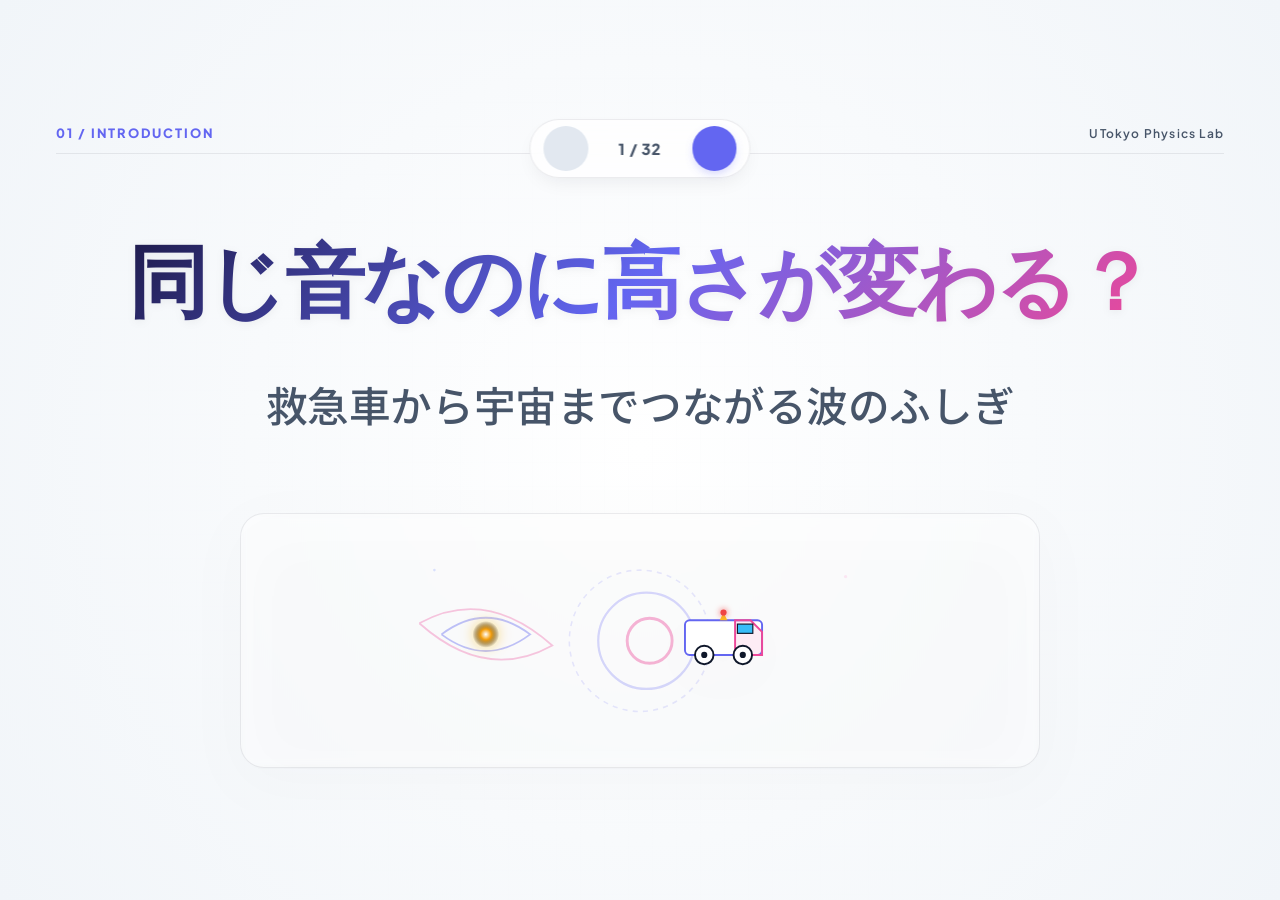
==== commit 52fd1047: "Scale up slide SVGs on slides 1, 2, 10, 13, and 24 to maximize layout footprint and legibility" ====
--- a/index.html
+++ b/index.html
@@ -36,16 +36,16 @@
                 </div>
 
                 <div class="slide-flex-col-media">
-                    <svg width="600" height="240" viewBox="0 0 600 240" class="blueprint-svg">
+                    <svg width="800" height="320" viewBox="0 0 800 320" class="blueprint-svg">
                         <!-- Space stars background -->
-                        <circle cx="80" cy="50" r="1.5" fill="#a5b4fc" opacity="0.4"/>
-                        <circle cx="520" cy="60" r="2" fill="#fbcfe8" opacity="0.5"/>
+                        <circle cx="80" cy="50" r="2" fill="#a5b4fc" opacity="0.4"/>
+                        <circle cx="720" cy="60" r="2.5" fill="#fbcfe8" opacity="0.5"/>
                         
                         <!-- Galaxy illustration on left -->
-                        <g transform="translate(100, 100) scale(0.75)">
-                            <path d="M-60,0 Q0,-45 60,0 Q0,45 -60,0" fill="none" stroke="rgba(99, 102, 241, 0.4)" stroke-width="2"/>
-                            <path d="M-90,-15 Q0,-65 90,15 Q0,65 -90,-15" fill="none" stroke="rgba(236, 72, 153, 0.3)" stroke-width="2"/>
-                            <circle cx="0" cy="0" r="15" fill="url(#sunGlow)" filter="drop-shadow(0 0 10px #fbbf24)"/>
+                        <g transform="translate(160, 150) scale(1.15)">
+                            <path d="M-60,0 Q0,-45 60,0 Q0,45 -60,0" fill="none" stroke="rgba(99, 102, 241, 0.4)" stroke-width="2.5"/>
+                            <path d="M-90,-15 Q0,-65 90,15 Q0,65 -90,-15" fill="none" stroke="rgba(236, 72, 153, 0.3)" stroke-width="2.5"/>
+                            <circle cx="0" cy="0" r="18" fill="url(#sunGlow)" filter="drop-shadow(0 0 10px #fbbf24)"/>
                             <defs>
                                 <radialGradient id="sunGlow">
                                     <stop offset="0%" stop-color="#ffffff"/>
@@ -56,12 +56,12 @@
                         </g>
 
                         <!-- Rippling waves connecting cosmos to ambulance -->
-                        <circle cx="300" cy="120" r="80" fill="none" stroke="rgba(99, 102, 241, 0.15)" stroke-width="2" stroke-dasharray="6,6"/>
-                        <circle cx="310" cy="120" r="50" fill="none" stroke="rgba(99, 102, 241, 0.25)" stroke-width="3"/>
-                        <circle cx="315" cy="120" r="25" fill="none" stroke="rgba(236, 72, 153, 0.4)" stroke-width="4"/>
+                        <circle cx="400" cy="160" r="110" fill="none" stroke="rgba(99, 102, 241, 0.15)" stroke-width="2.5" stroke-dasharray="8,8"/>
+                        <circle cx="410" cy="160" r="75" fill="none" stroke="rgba(99, 102, 241, 0.25)" stroke-width="3.5"/>
+                        <circle cx="415" cy="160" r="35" fill="none" stroke="rgba(236, 72, 153, 0.4)" stroke-width="4.5"/>
 
                         <!-- Ambulance illustration on right -->
-                        <g transform="translate(370, 90) scale(0.85)">
+                        <g transform="translate(470, 110) scale(1.2)">
                             <rect x="0" y="15" width="100" height="45" rx="6" fill="#ffffff" stroke="var(--primary)" stroke-width="2.5"/>
                             <path d="M65,15 L85,15 L100,30 L100,60 L65,60 Z" fill="rgba(236, 72, 153, 0.1)" stroke="var(--secondary)" stroke-width="2.5"/>
                             <rect x="68" y="20" width="20" height="12" fill="#38bdf8" stroke="var(--text-main)" stroke-width="1.5"/>
@@ -107,13 +107,13 @@
                     <img src="images/ambulance-real.png" class="slide-image" alt="Ambulance Real Image" onerror="this.style.display='none'">
                     
                     <!-- Clean minimal infographic layout -->
-                    <svg width="680" height="200" viewBox="0 0 680 200" class="blueprint-svg">
+                    <svg width="850" height="250" viewBox="0 0 850 250" class="blueprint-svg">
                         <!-- Ground line -->
-                        <line x1="20" y1="150" x2="660" y2="150" stroke="var(--border-light)" stroke-width="3" stroke-linecap="round"/>
+                        <line x1="20" y1="190" x2="830" y2="190" stroke="var(--border-light)" stroke-width="4.5" stroke-linecap="round"/>
 
                         <!-- Observers -->
                         <!-- Left Person (Behind) -->
-                        <g transform="translate(80, 100)">
+                        <g transform="translate(100, 125) scale(1.2)">
                             <circle cx="0" cy="0" r="16" fill="#eff6ff" stroke="#3b82f6" stroke-width="2.5"/>
                             <!-- Eyes and Smile -->
                             <circle cx="-5" cy="-3" r="2" fill="#1e3a8a"/>
@@ -127,7 +127,7 @@
                         </g>
                         
                         <!-- Right Person (Ahead) -->
-                        <g transform="translate(600, 100)">
+                        <g transform="translate(750, 125) scale(1.2)">
                             <circle cx="0" cy="0" r="16" fill="#fdf2f8" stroke="#ec4899" stroke-width="2.5"/>
                             <!-- Eyes and Smile -->
                             <circle cx="-5" cy="-3" r="2" fill="#9d174d"/>
@@ -141,7 +141,7 @@
                         </g>
 
                         <!-- Ambulance -->
-                        <g transform="translate(270, 60)">
+                        <g transform="translate(340, 75) scale(1.25)">
                             <!-- Main Body -->
                             <rect x="0" y="15" width="130" height="50" rx="8" fill="#ffffff" stroke="var(--primary)" stroke-width="3"/>
                             <path d="M90,15 L115,15 L130,32 L130,65 L90,65 Z" fill="rgba(99, 102, 241, 0.05)" stroke="var(--primary)" stroke-width="3"/>
@@ -170,13 +170,13 @@
                         </g>
 
                         <!-- Label for person inside -->
-                        <g transform="translate(376, 55)">
+                        <g transform="translate(470, 70) scale(1.15)">
                             <path d="M 0,0 L -5,20" stroke="#059669" stroke-width="2" stroke-dasharray="3,3" fill="none"/>
                             <text x="22" y="-5" font-family="var(--font-body)" font-size="15" font-weight="900" fill="#059669" text-anchor="middle">車内の人</text>
                         </g>
 
                         <!-- Movement Arrow -->
-                        <g transform="translate(420, 95)">
+                        <g transform="translate(530, 120) scale(1.2)">
                             <path d="M0,0 L50,0 M40,-6 L50,0 L40,6" fill="none" stroke="var(--secondary)" stroke-width="3.5" stroke-linecap="round" stroke-linejoin="round"/>
                             <text x="25" y="-12" font-family="var(--font-body)" font-size="13" font-weight="900" fill="var(--secondary)" text-anchor="middle">進む方向</text>
                         </g>
@@ -258,15 +258,15 @@
                         <div style="display: grid; grid-template-columns: 1fr 1fr 1fr; gap: 1.5rem; margin-bottom: 1.5rem;">
                             <div style="background: #eff6ff; padding: 1.5rem 1rem; border-radius: 1rem; border-top: 5px solid #3b82f6; text-align: center;">
                                 <h3 style="font-size: 1.6rem; color: #1e3a8a; margin-bottom: 0.5rem; font-weight: 800;">後ろの人</h3>
-                                <p style="font-size: 2.2rem; font-weight: 900; color: #2563eb; margin: 0;">低い音 🔉</p>
+                                <p style="font-size: 2.2rem; font-weight: 900; color: #2563eb; margin: 0;">低い音 <iconify-icon icon="lucide:volume-1" style="vertical-align: middle;"></iconify-icon></p>
                             </div>
                             <div style="background: #ecfdf5; padding: 1.5rem 1rem; border-radius: 1rem; border-top: 5px solid #10b981; text-align: center;">
                                 <h3 style="font-size: 1.6rem; color: #065f46; margin-bottom: 0.5rem; font-weight: 800;">車内の人</h3>
-                                <p style="font-size: 2.2rem; font-weight: 900; color: #059669; margin: 0;">元の高さ 🚗</p>
+                                <p style="font-size: 2.2rem; font-weight: 900; color: #059669; margin: 0;">元の高さ <iconify-icon icon="lucide:car" style="vertical-align: middle;"></iconify-icon></p>
                             </div>
                             <div style="background: #fdf2f8; padding: 1.5rem 1rem; border-radius: 1rem; border-top: 5px solid #ec4899; text-align: center;">
                                 <h3 style="font-size: 1.6rem; color: #9d174d; margin-bottom: 0.5rem; font-weight: 800;">前の人</h3>
-                                <p style="font-size: 2.2rem; font-weight: 900; color: #db2777; margin: 0;">高い音 🔊</p>
+                                <p style="font-size: 2.2rem; font-weight: 900; color: #db2777; margin: 0;">高い音 <iconify-icon icon="lucide:volume-2" style="vertical-align: middle;"></iconify-icon></p>
                             </div>
                         </div>
                         <p style="font-size: 1.8rem; font-weight: 700; color: var(--text-main); text-align: center; margin: 0; line-height: 1.5;">
@@ -295,7 +295,7 @@
                         今日のふしぎ
                     </h2>
                     <p class="body-desc">
-                        なぜ、救急車が目の前を通り過ぎた瞬間に「高 ➔ 低」と変わって聞こえるのだろう？
+                        なぜ、救急車が目の前を通り過ぎた瞬間に「高 → 低」と変わって聞こえるのだろう？
                     </p>
                 </div>
 
@@ -349,16 +349,16 @@
                     
                     <div style="display: grid; grid-template-columns: 1fr 1fr; gap: 2rem; width: 100%;">
                         <div class="premium-card" style="text-align: center; padding: 1.5rem;">
-                            <h3 style="font-size: 1.8rem; color: var(--primary); margin-bottom: 0.5rem; font-weight: 800;">💧 水面の波</h3>
-                            <svg width="220" height="70" viewBox="0 0 220 70" style="margin: 0 auto;">
-                                <circle cx="110" cy="35" r="10" fill="none" stroke="#93c5fd" stroke-width="2"/>
-                                <circle cx="110" cy="35" r="22" fill="none" stroke="#60a5fa" stroke-width="2"/>
-                                <circle cx="110" cy="35" r="34" fill="none" stroke="#3b82f6" stroke-width="2" stroke-dasharray="3,3"/>
+                            <h3 style="font-size: 1.8rem; color: var(--primary); margin-bottom: 0.5rem; font-weight: 800;"><iconify-icon icon="lucide:droplet" style="vertical-align: middle;"></iconify-icon> 水面の波</h3>
+                            <svg width="280" height="110" viewBox="0 0 280 110" style="margin: 0 auto; display: block;">
+                                <circle cx="140" cy="55" r="15" fill="none" stroke="#93c5fd" stroke-width="2.5"/>
+                                <circle cx="140" cy="55" r="32" fill="none" stroke="#60a5fa" stroke-width="2.5"/>
+                                <circle cx="140" cy="55" r="48" fill="none" stroke="#3b82f6" stroke-width="2.5" stroke-dasharray="4,4"/>
                             </svg>
                             <p style="font-size: 1.4rem; font-weight: 700; color: var(--text-muted); margin-top: 0.5rem;">水面に広がる波紋</p>
                         </div>
                         <div class="premium-card" style="text-align: center; padding: 1.5rem;">
-                            <h3 style="font-size: 1.8rem; color: var(--secondary); margin-bottom: 0.5rem; font-weight: 800;">📢 音の波</h3>
+                            <h3 style="font-size: 1.8rem; color: var(--secondary); margin-bottom: 0.5rem; font-weight: 800;"><iconify-icon icon="lucide:megaphone" style="vertical-align: middle;"></iconify-icon> 音の波</h3>
                             <svg width="220" height="70" viewBox="0 0 220 70" style="margin: 0 auto;">
                                 <path d="M20,35 L45,35" stroke="#f472b6" stroke-width="3"/>
                                 <path d="M60,15 A20,20 0 0,1 60,55" fill="none" stroke="#f472b6" stroke-width="3" stroke-linecap="round"/>
@@ -398,7 +398,7 @@
                     <div style="display: flex; flex-direction: column; gap: 1.5rem; width: 100%;">
                         <!-- High Pitch Wave -->
                         <div style="display: flex; align-items: center; justify-content: space-between; background: #fff5f7; padding: 1.5rem 2rem; border-radius: 1.5rem; border: 1.5px solid rgba(236,72,153,0.1); border-left: 8px solid var(--secondary);">
-                            <span style="font-size: 2.0rem; font-weight: 900; color: #db2777; width: 150px; text-align: left;">🔊 高い音</span>
+                            <span style="font-size: 2.0rem; font-weight: 900; color: #db2777; width: 150px; text-align: left;"><iconify-icon icon="lucide:volume-2" style="vertical-align: middle;"></iconify-icon> 高い音</span>
                             <svg width="300" height="40" viewBox="0 0 300 40">
                                 <path d="M 0,20 Q 7,2 14,20 T 28,20 T 42,20 T 56,20 T 70,20 T 84,20 T 98,20 T 112,20 T 126,20 T 140,20 T 154,20 T 168,20 T 182,20 T 196,20 T 210,20 T 224,20 T 238,20 T 252,20 T 266,20 T 280,20 T 300,20" fill="none" stroke="#ec4899" stroke-width="4"/>
                             </svg>
@@ -407,7 +407,7 @@
                         
                         <!-- Low Pitch Wave -->
                         <div style="display: flex; align-items: center; justify-content: space-between; background: #eff6ff; padding: 1.5rem 2rem; border-radius: 1.5rem; border: 1.5px solid rgba(99,102,241,0.1); border-left: 8px solid var(--primary);">
-                            <span style="font-size: 2.0rem; font-weight: 900; color: #2563eb; width: 150px; text-align: left;">🔉 低い音</span>
+                            <span style="font-size: 2.0rem; font-weight: 900; color: #2563eb; width: 150px; text-align: left;"><iconify-icon icon="lucide:volume-1" style="vertical-align: middle;"></iconify-icon> 低い音</span>
                             <svg width="300" height="40" viewBox="0 0 300 40">
                                 <path d="M 0,20 Q 20,2 40,20 T 80,20 T 120,20 T 160,20 T 200,20 T 240,20 T 280,20 T 300,20" fill="none" stroke="#3b82f6" stroke-width="4"/>
                             </svg>
@@ -415,8 +415,8 @@
                         </div>
 
                         <div style="display: flex; justify-content: center; gap: 4rem; margin-top: 1rem;">
-                            <span style="font-size: 2.2rem; font-weight: 900; color: var(--secondary);">✨ 波がつまる ➔ 高い音！</span>
-                            <span style="font-size: 2.2rem; font-weight: 900; color: var(--primary);">✨ 波が広がる ➔ 低い音！</span>
+                            <span style="font-size: 2.2rem; font-weight: 900; color: var(--secondary);"><iconify-icon icon="lucide:sparkles" style="vertical-align: middle;"></iconify-icon> 波がつまる → 高い音！</span>
+                            <span style="font-size: 2.2rem; font-weight: 900; color: var(--primary);"><iconify-icon icon="lucide:sparkles" style="vertical-align: middle;"></iconify-icon> 波が広がる → 低い音！</span>
                         </div>
                     </div>
                 </div>
@@ -495,7 +495,7 @@
 
                 <div class="slide-flex-col-media">
                     <div class="premium-card">
-                        <h4 style="font-size: 2.0rem; font-weight: 800; color: var(--text-main); margin-bottom: 0.75rem; text-align: left;">📝 なぜ音の高さが変わるのか？</h4>
+                        <h4 style="font-size: 2.0rem; font-weight: 800; color: var(--text-main); margin-bottom: 0.75rem; text-align: left;"><iconify-icon icon="lucide:file-text" style="vertical-align: middle; color: var(--primary);"></iconify-icon> なぜ音の高さが変わるのか？</h4>
                         <p style="font-size: 1.8rem; line-height: 1.6; color: var(--text-muted); margin: 0; text-align: left;">
                             耳が空気の波にぶつかる「ペース」が鍵を握っています。1秒間に波と出会う回数のことを、物理では<strong>周波数（ヘルツ）</strong>と呼び、これが高いほど音が高く聞こえます！
                         </p>
@@ -529,9 +529,9 @@
                 <div class="slide-flex-col-media" style="gap: 1.5rem; flex-direction: column;">
                     <img src="images/runner-speaker.png" class="slide-image" alt="Runner Speaker" onerror="this.style.display='none'">
                     
-                    <svg width="600" height="130" viewBox="0 0 600 130" class="blueprint-svg">
+                    <svg width="800" height="180" viewBox="0 0 800 180" class="blueprint-svg">
                         <!-- Speaker -->
-                        <g transform="translate(80, 65)">
+                        <g transform="translate(100, 90) scale(1.2)">
                             <rect x="-30" y="-30" width="60" height="60" rx="10" fill="#475569"/>
                             <path d="M-10,-15 L10,-15 L25,-25 L25,25 L10,15 L-10,15 Z" fill="#1e293b"/>
                             <path d="M35,-15 A20,20 0 0,1 35,15" fill="none" stroke="#ffffff" stroke-width="3" stroke-linecap="round"/>
@@ -540,7 +540,7 @@
                         </g>
                         
                         <!-- Runner -->
-                        <g transform="translate(480, 65)">
+                        <g transform="translate(640, 90) scale(1.2)">
                             <circle cx="0" cy="0" r="18" fill="#eff6ff" stroke="#3b82f6" stroke-width="2.5"/>
                             <circle cx="-5" cy="-3" r="2" fill="#1e3a8a"/>
                             <circle cx="5" cy="-3" r="2" fill="#1e3a8a"/>
@@ -553,7 +553,7 @@
                         </g>
                         
                         <!-- Arrow -->
-                        <g transform="translate(390, 65)">
+                        <g transform="translate(500, 90) scale(1.2)">
                             <path d="M0,0 L-70,0 M-55,-8 L-70,0 L-55,8" fill="none" stroke="#ef4444" stroke-width="4" stroke-linecap="round" stroke-linejoin="round"/>
                             <text x="-35" y="-12" font-family="var(--font-body)" font-size="13" font-weight="900" fill="#ef4444" text-anchor="middle">爆速で近づく！</text>
                         </g>
@@ -588,15 +588,15 @@
                     <div class="quiz-options-vertical" style="width: 100%;">
                         <div class="quiz-option">
                             <span class="quiz-option-number">1</span>
-                            <span>音が高くなる 📈</span>
+                            <span>音が高くなる <iconify-icon icon="lucide:trending-up" style="vertical-align: middle; color: var(--secondary);"></iconify-icon></span>
                         </div>
                         <div class="quiz-option">
                             <span class="quiz-option-number">2</span>
-                            <span>音が低くなる 📉</span>
+                            <span>音が低くなる <iconify-icon icon="lucide:trending-down" style="vertical-align: middle; color: var(--primary);"></iconify-icon></span>
                         </div>
                         <div class="quiz-option">
                             <span class="quiz-option-number">3</span>
-                            <span>変わらない 😐</span>
+                            <span>変わらない <iconify-icon icon="lucide:smile-dash" style="vertical-align: middle; color: var(--text-muted);"></iconify-icon></span>
                         </div>
                     </div>
                 </div>
@@ -628,7 +628,7 @@
 
                 <div class="slide-flex-col-media">
                     <div class="premium-card">
-                        <h4 style="font-size: 1.8rem; font-weight: 800; color: var(--text-main); margin-bottom: 1rem; text-align: left;">🏃‍♂️ 衝突の物理イメージ</h4>
+                        <h4 style="font-size: 1.8rem; font-weight: 800; color: var(--text-main); margin-bottom: 1rem; text-align: left;"><iconify-icon icon="lucide:footprints" style="vertical-align: middle; color: var(--primary);"></iconify-icon> 衝突の物理イメージ</h4>
                         <p style="font-size: 1.8rem; line-height: 1.6; color: var(--text-muted); margin: 0; text-align: left;">
                             川上から等間隔で流れてくる葉っぱを想像してください。自分が上流に向かって泳いで進むと、立ち止まっている時よりも<strong>「早いペース」</strong>で葉っぱとすれ違いますよね。それと同じ原理です！
                         </p>
@@ -661,51 +661,51 @@
                     <div class="quiz-options" style="grid-template-columns: 1fr 1fr; gap: 1rem; width: 100%;">
                         <div class="quiz-option" style="padding: 1.2rem;">
                             <span class="quiz-option-number">1</span>
-                            <span>前 🏃‍♂️💨</span>
+                            <span>前 <iconify-icon icon="lucide:zap" style="vertical-align: middle; color: var(--accent);"></iconify-icon></span>
                         </div>
                         <div class="quiz-option" style="padding: 1.2rem;">
                             <span class="quiz-option-number">2</span>
-                            <span>後ろ 🚶‍♂️</span>
+                            <span>後ろ <iconify-icon icon="lucide:user" style="vertical-align: middle; color: var(--text-muted);"></iconify-icon></span>
                         </div>
                         <div class="quiz-option" style="padding: 1.2rem;">
                             <span class="quiz-option-number">3</span>
-                            <span>上 🧭</span>
+                            <span>上 <iconify-icon icon="lucide:compass" style="vertical-align: middle; color: var(--primary);"></iconify-icon></span>
                         </div>
                         <div class="quiz-option" style="padding: 1.2rem;">
                             <span class="quiz-option-number">4</span>
-                            <span>下 🧭</span>
+                            <span>下 <iconify-icon icon="lucide:compass" style="vertical-align: middle; color: var(--primary);"></iconify-icon></span>
                         </div>
                     </div>
                 </div>
 
                 <div class="slide-media-right">
                     <!-- Illustration inside Quiz -->
-                    <svg width="420" height="200" viewBox="0 0 420 200" class="blueprint-svg">
+                    <svg width="540" height="240" viewBox="0 0 540 240" class="blueprint-svg">
                         <!-- Observer Top (3) -->
-                        <circle cx="210" cy="22" r="10" fill="#eff6ff" stroke="#3b82f6" stroke-width="2"/>
-                        <text x="210" y="45" font-family="var(--font-body)" font-size="14" font-weight="900" fill="#3b82f6" text-anchor="middle">3. 上</text>
+                        <circle cx="270" cy="25" r="14" fill="#eff6ff" stroke="#3b82f6" stroke-width="2.5"/>
+                        <text x="270" y="48" font-family="var(--font-body)" font-size="15" font-weight="900" fill="#3b82f6" text-anchor="middle">3. 上</text>
                         
                         <!-- Observer Bottom (4) -->
-                        <circle cx="210" cy="155" r="10" fill="#eff6ff" stroke="#3b82f6" stroke-width="2"/>
-                        <text x="210" y="145" font-family="var(--font-body)" font-size="14" font-weight="900" fill="#3b82f6" text-anchor="middle">4. 下</text>
+                        <circle cx="270" cy="195" r="14" fill="#eff6ff" stroke="#3b82f6" stroke-width="2.5"/>
+                        <text x="270" y="185" font-family="var(--font-body)" font-size="15" font-weight="900" fill="#3b82f6" text-anchor="middle">4. 下</text>
 
                         <!-- Observer Left (2. 後ろ) -->
-                        <circle cx="70" cy="85" r="10" fill="#eff6ff" stroke="#3b82f6" stroke-width="2"/>
-                        <text x="42" y="90" font-family="var(--font-body)" font-size="14" font-weight="900" fill="#3b82f6" text-anchor="middle">2. 後ろ</text>
+                        <circle cx="90" cy="110" r="14" fill="#eff6ff" stroke="#3b82f6" stroke-width="2.5"/>
+                        <text x="54" y="115" font-family="var(--font-body)" font-size="15" font-weight="900" fill="#3b82f6" text-anchor="middle">2. 後ろ</text>
 
                         <!-- Observer Right (1. 前) -->
-                        <circle cx="340" cy="85" r="10" fill="#fdf2f8" stroke="#ec4899" stroke-width="2"/>
-                        <text x="368" y="90" font-family="var(--font-body)" font-size="14" font-weight="900" fill="#ec4899" text-anchor="middle">1. 前</text>
+                        <circle cx="440" cy="110" r="14" fill="#fdf2f8" stroke="#ec4899" stroke-width="2.5"/>
+                        <text x="478" y="115" font-family="var(--font-body)" font-size="15" font-weight="900" fill="#ec4899" text-anchor="middle">1. 前</text>
 
                         <!-- Source and Ripples -->
-                        <!-- Center at 210, 85 -->
-                        <circle cx="170" cy="85" r="65" fill="none" stroke="var(--border-light)" stroke-width="1.5"/>
-                        <circle cx="190" cy="85" r="42" fill="none" stroke="var(--border-light)" stroke-width="1.5"/>
-                        <circle cx="210" cy="85" r="20" fill="none" stroke="var(--border-light)" stroke-width="1.5"/>
+                        <!-- Center at 270, 110 -->
+                        <circle cx="220" cy="110" r="85" fill="none" stroke="var(--border-light)" stroke-width="2"/>
+                        <circle cx="245" cy="110" r="55" fill="none" stroke="var(--border-light)" stroke-width="2"/>
+                        <circle cx="270" cy="110" r="25" fill="none" stroke="var(--border-light)" stroke-width="2"/>
                         
-                        <circle cx="225" cy="85" r="7" fill="var(--secondary)"/>
+                        <circle cx="290" cy="110" r="9" fill="var(--secondary)"/>
                         <!-- Velocity Arrow -->
-                        <path d="M235,85 L260,85 M252,80 L260,85 L252,90" fill="none" stroke="var(--secondary)" stroke-width="2.5"/>
+                        <path d="M303,110 L335,110 M325,103 L335,110 L325,117" fill="none" stroke="var(--secondary)" stroke-width="3"/>
                     </svg>
                 </div>
             </div>
@@ -762,7 +762,7 @@
                     </span>
                     <h2 class="answer-title" style="margin-bottom: 0.5rem;">正解は「1. 前」！</h2>
                     
-                    <p style="font-size: 2.0rem; font-weight: 800; color: var(--primary); margin: 0.5rem 0; letter-spacing: 0.1em;">✨ この現象の名前は・・・ ✨</p>
+                    <p style="font-size: 2.0rem; font-weight: 800; color: var(--primary); margin: 0.5rem 0; letter-spacing: 0.1em;"><iconify-icon icon="lucide:sparkles" style="vertical-align: middle; color: var(--accent);"></iconify-icon> この現象の名前は・・・ <iconify-icon icon="lucide:sparkles" style="vertical-align: middle; color: var(--accent);"></iconify-icon></p>
                     <h1 style="font-size: 6.0rem; font-weight: 900; color: #ef4444; margin: 0.5rem 0; text-shadow: 0 4px 10px rgba(239, 68, 68, 0.15);" class="pulse-animation">
                         ドップラー効果
                     </h1>
@@ -770,7 +770,7 @@
 
                 <div class="slide-flex-col-media">
                     <div class="premium-card">
-                        <h4 style="font-size: 2.0rem; font-weight: 800; color: var(--text-main); margin-bottom: 0.5rem; text-align: center;">💡 ドップラー効果とは？</h4>
+                        <h4 style="font-size: 2.0rem; font-weight: 800; color: var(--text-main); margin-bottom: 0.5rem; text-align: center;"><iconify-icon icon="lucide:lightbulb" style="vertical-align: middle; color: var(--accent);"></iconify-icon> ドップラー効果とは？</h4>
                         <p style="font-size: 1.8rem; line-height: 1.6; color: var(--text-muted); text-align: center; margin: 0;">
                             音源や観測者が動くことで、元々一定だったはずの<strong>波の間隔（周波数）が変わって聞こえる現象</strong>です。
                         </p>
@@ -845,7 +845,7 @@
 
                 <div class="slide-flex-col-media">
                     <div class="premium-card">
-                        <h4 style="font-size: 2.0rem; font-weight: 800; color: var(--text-main); margin-bottom: 0.75rem; text-align: left;">💡 音が「前へ詰まる」理由</h4>
+                        <h4 style="font-size: 2.0rem; font-weight: 800; color: var(--text-main); margin-bottom: 0.75rem; text-align: left;"><iconify-icon icon="lucide:lightbulb" style="vertical-align: middle; color: var(--accent);"></iconify-icon> 音が「前へ詰まる」理由</h4>
                         <p style="font-size: 1.8rem; line-height: 1.6; color: var(--text-muted); text-align: left; margin: 0;">
                             「次の音を出す場所」が前へ前へとズレていくため、前に進む波同士の隙間がギューッと狭まります。つまり、<strong>音速ではなく波の間隔が変わる</strong>のです！
                         </p>
@@ -931,15 +931,15 @@
                     <div class="quiz-options-vertical" style="width: 100%;">
                         <div class="quiz-option">
                             <span class="quiz-option-number">1</span>
-                            <span>音が逃げられなくなり、波が重なり合う 🌊💥</span>
+                            <span>音が逃げられなくなり、波が重なり合う <iconify-icon icon="lucide:flame" style="vertical-align: middle; color: var(--secondary);"></iconify-icon></span>
                         </div>
                         <div class="quiz-option">
                             <span class="quiz-option-number">2</span>
-                            <span>音が完全に消えて、静かになる 🤫</span>
+                            <span>音が完全に消えて、静かになる <iconify-icon icon="lucide:volume-x" style="vertical-align: middle; color: var(--text-muted);"></iconify-icon></span>
                         </div>
                         <div class="quiz-option">
                             <span class="quiz-option-number">3</span>
-                            <span>普通と何も変わらない 😐</span>
+                            <span>普通と何も変わらない <iconify-icon icon="lucide:smile-dash" style="vertical-align: middle; color: var(--text-muted);"></iconify-icon></span>
                         </div>
                     </div>
                 </div>
@@ -971,7 +971,7 @@
 
                 <div class="slide-flex-col-media">
                     <div class="premium-card">
-                        <h4 style="font-size: 2.0rem; font-weight: 800; color: var(--text-main); margin-bottom: 0.75rem; text-align: left;">💥 重なる波のエネルギー</h4>
+                        <h4 style="font-size: 2.0rem; font-weight: 800; color: var(--text-main); margin-bottom: 0.75rem; text-align: left;"><iconify-icon icon="lucide:flame" style="vertical-align: middle; color: var(--accent);"></iconify-icon> 重なる波のエネルギー</h4>
                         <p style="font-size: 1.8rem; line-height: 1.6; color: var(--text-muted); text-align: left; margin: 0;">
                             この重なり合った波の壁は非常に強いエネルギーを持っています。この衝撃波が地上の耳に到達したとき、あの凄まじい爆音である<strong>ソニックブーム</strong>を引き起こすことになります。
                         </p>
@@ -1021,20 +1021,20 @@
                 <div class="slide-flex-col-media" style="flex-direction: column; gap: 1.5rem;">
                     <!-- Real Generated Image Card -->
                     <div class="premium-card" style="padding: 1rem; display: flex; align-items: center; gap: 1.5rem; width: 100%;">
-                        <img src="images/vapor-cone.png" alt="Sonic Boom Vapor Cone" style="width: 200px; height: 110px; object-fit: cover; border-radius: 1rem; border: 1.5px solid var(--border-light);" onerror="this.style.display='none'">
+                        <img src="images/vapor-cone.png" alt="Sonic Boom Vapor Cone" style="width: 320px; height: 180px; object-fit: cover; border-radius: 1.25rem; border: 1.5px solid var(--border-light); flex-shrink: 0;" onerror="this.style.display='none'">
                         <div style="text-align: left;">
                             <h4 style="font-size: 1.8rem; font-weight: 800; color: var(--secondary); margin-bottom: 0.5rem;">実物のソニックブーム</h4>
                             <p style="font-size: 1.6rem; line-height: 1.45; color: var(--text-muted); margin: 0;">機体が音速を超える瞬間、空気が圧縮されて円錐状の水蒸気の壁が現れます。</p>
                         </div>
                     </div>
 
-                    <svg width="550" height="150" viewBox="0 0 550 150" class="blueprint-svg">
+                    <svg width="700" height="200" viewBox="0 0 700 200" class="blueprint-svg">
                         <!-- Ground -->
-                        <rect x="0" y="120" width="550" height="30" fill="var(--border-light)" opacity="0.3"/>
-                        <line x1="0" y1="120" x2="550" y2="120" stroke="var(--border-light)" stroke-width="2"/>
+                        <rect x="0" y="160" width="700" height="40" fill="var(--border-light)" opacity="0.3"/>
+                        <line x1="0" y1="160" x2="700" y2="160" stroke="var(--border-light)" stroke-width="2.5"/>
                         
                         <!-- Observer on Ground -->
-                        <g transform="translate(100, 100) scale(0.8)">
+                        <g transform="translate(120, 130) scale(1.1)">
                             <circle cx="0" cy="0" r="12" fill="#eff6ff" stroke="#3b82f6" stroke-width="2"/>
                             <!-- Headphones -->
                             <path d="M-15,0 A15,15 0 0,1 15,0" fill="none" stroke="#1e293b" stroke-width="4"/>
@@ -1048,34 +1048,34 @@
                         </g>
 
                         <!-- Supersonic Jet (flying to the right) -->
-                        <g transform="translate(320, 40) scale(0.6)">
+                        <g transform="translate(420, 50) scale(0.8)">
                             <!-- Jet body -->
-                            <path d="M-70,0 L-20,-15 L60,-5 L80,0 L60,5 L-20,15 Z" fill="#ffffff" stroke="var(--primary)" stroke-width="2"/>
+                            <path d="M-70,0 L-20,-15 L60,-5 L80,0 L60,5 L-20,15 Z" fill="#ffffff" stroke="var(--primary)" stroke-width="2.5"/>
                             <!-- Wings -->
-                            <path d="M-20,-12 L-40,-45 L-10,-45 L20,-8" fill="rgba(99, 102, 241, 0.1)" stroke="var(--primary)" stroke-width="2"/>
-                            <path d="M-20,12 L-40,45 L-10,45 L20,8" fill="rgba(99, 102, 241, 0.1)" stroke="var(--primary)" stroke-width="2"/>
+                            <path d="M-20,-12 L-40,-45 L-10,-45 L20,-8" fill="rgba(99, 102, 241, 0.1)" stroke="var(--primary)" stroke-width="2.5"/>
+                            <path d="M-20,12 L-40,45 L-10,45 L20,8" fill="rgba(99, 102, 241, 0.1)" stroke="var(--primary)" stroke-width="2.5"/>
                             <!-- Tail fin -->
                             <path d="M-60,0 L-75,-30 L-50,-30 L-35,0" fill="var(--primary)"/>
                         </g>
                         
-                        <!-- Absolute Nose of the Jet: x = 368, y = 40 -->
+                        <!-- Absolute Nose of the Jet: x = 484, y = 50 -->
                         <!-- Shockwave (Mach Cone) -->
                         <!-- Top Boundary -->
-                        <line x1="368" y1="40" x2="100" y2="-70" stroke="#f59e0b" stroke-width="2.5" stroke-dasharray="5,3"/>
+                        <line x1="484" y1="50" x2="120" y2="-70" stroke="#f59e0b" stroke-width="2.5" stroke-dasharray="5,3"/>
                         <!-- Bottom Boundary (Shockwave front reaching the observer) -->
-                        <line x1="368" y1="40" x2="80" y2="162" stroke="#ef4444" stroke-width="3.5" filter="drop-shadow(0 0 4px #ef4444)"/>
+                        <line x1="484" y1="50" x2="90" y2="170" stroke="#ef4444" stroke-width="4" filter="drop-shadow(0 0 4px #ef4444)"/>
                         
                         <!-- Shockwave Label -->
-                        <text x="245" y="100" font-family="var(--font-body)" font-size="11" font-weight="bold" fill="#ef4444" transform="rotate(22.6, 245, 100)">衝撃波の壁 (音が重なったもの)</text>
+                        <text x="300" y="110" font-family="var(--font-body)" font-size="12" font-weight="black" fill="#ef4444" transform="rotate(18.2, 300, 110)">衝撃波の壁 (音が重なったもの)</text>
 
                         <!-- Boom effect near observer -->
-                        <g transform="translate(100, 75)">
+                        <g transform="translate(120, 100) scale(1.2)">
                             <path d="M-30,-15 L-15,-25 L0,-15 L15,-25 L30,-15 L20,10 L-20,10 Z" fill="#f59e0b" opacity="0.9" filter="drop-shadow(0 0 8px #f59e0b)"/>
                             <text x="0" y="-3" font-family="var(--font-display)" font-size="13" font-weight="900" fill="#ffffff" text-anchor="middle">BOOM!</text>
                         </g>
                         
                         <!-- Jet Speed Arrow -->
-                        <g transform="translate(400, 20)">
+                        <g transform="translate(530, 20) scale(1.2)">
                             <path d="M0,0 L40,0 M30,-5 L40,0 L30,5" fill="none" stroke="#ef4444" stroke-width="2.5"/>
                             <text x="20" y="-8" font-family="var(--font-body)" font-size="11" font-weight="bold" fill="#ef4444" text-anchor="middle">音速より速い！</text>
                         </g>
@@ -1108,11 +1108,11 @@
                         <!-- Subsonic slow -->
                         <div class="premium-card" style="text-align: center; padding: 2rem;">
                             <h3 style="font-size: 1.8rem; color: var(--text-muted); margin-top: 0; font-weight: 800;">1. ゆっくり動く</h3>
-                            <div style="height: 90px; display: flex; align-items: center; justify-content: center;">
-                                <svg width="150" height="70" viewBox="0 0 150 70">
-                                    <circle cx="65" cy="35" r="25" fill="none" stroke="var(--border-light)" stroke-width="2.5"/>
-                                    <circle cx="75" cy="35" r="14" fill="none" stroke="var(--border-light)" stroke-width="2.5"/>
-                                    <circle cx="80" cy="35" r="5" fill="var(--primary)"/>
+                            <div style="height: 120px; display: flex; align-items: center; justify-content: center;">
+                                <svg width="200" height="100" viewBox="0 0 200 100" style="margin: 0 auto; display: block;">
+                                    <circle cx="90" cy="50" r="35" fill="none" stroke="var(--border-light)" stroke-width="3"/>
+                                    <circle cx="105" cy="50" r="20" fill="none" stroke="var(--border-light)" stroke-width="3"/>
+                                    <circle cx="112" cy="50" r="7" fill="var(--primary)"/>
                                 </svg>
                             </div>
                             <p style="font-size: 1.6rem; font-weight: 800; color: var(--text-muted); margin: 0;">波が少しつまる</p>
@@ -1121,11 +1121,11 @@
                         <!-- Subsonic fast -->
                         <div class="premium-card" style="text-align: center; padding: 2rem; border: 2.5px solid rgba(236,72,153,0.3);">
                             <h3 style="font-size: 1.8rem; color: var(--secondary); margin-top: 0; font-weight: 800;">2. 速く動く</h3>
-                            <div style="height: 90px; display: flex; align-items: center; justify-content: center;">
-                                <svg width="150" height="70" viewBox="0 0 150 70">
-                                    <circle cx="50" cy="35" r="30" fill="none" stroke="var(--secondary)" stroke-width="2" opacity="0.6"/>
-                                    <circle cx="70" cy="35" r="16" fill="none" stroke="var(--secondary)" stroke-width="2.5" opacity="0.8"/>
-                                    <circle cx="85" cy="35" r="5" fill="var(--secondary)"/>
+                            <div style="height: 120px; display: flex; align-items: center; justify-content: center;">
+                                <svg width="200" height="100" viewBox="0 0 200 100" style="margin: 0 auto; display: block;">
+                                    <circle cx="70" cy="50" r="42" fill="none" stroke="var(--secondary)" stroke-width="2.5" opacity="0.6"/>
+                                    <circle cx="98" cy="50" r="22" fill="none" stroke="var(--secondary)" stroke-width="3.5" opacity="0.8"/>
+                                    <circle cx="120" cy="50" r="7" fill="var(--secondary)"/>
                                 </svg>
                             </div>
                             <p style="font-size: 1.6rem; font-weight: 800; color: var(--secondary); margin: 0;">波がかなりつまる</p>
@@ -1134,14 +1134,14 @@
                         <!-- Supersonic -->
                         <div class="premium-card" style="text-align: center; padding: 2rem; border: 2.5px solid rgba(245,158,11,0.3);">
                             <h3 style="font-size: 1.8rem; color: var(--accent); margin-top: 0; font-weight: 800;">3. 音より速い！</h3>
-                            <div style="height: 90px; display: flex; align-items: center; justify-content: center;">
-                                <svg width="150" height="70" viewBox="0 0 150 70">
-                                    <circle cx="35" cy="35" r="30" fill="none" stroke="var(--accent)" stroke-width="1.8" opacity="0.4"/>
-                                    <circle cx="60" cy="35" r="20" fill="none" stroke="var(--accent)" stroke-width="1.8" opacity="0.7"/>
-                                    <circle cx="85" cy="35" r="9" fill="none" stroke="var(--accent)" stroke-width="1.8"/>
-                                    <circle cx="100" cy="35" r="5" fill="#ef4444"/>
-                                    <line x1="100" y1="35" x2="20" y2="0" stroke="var(--accent)" stroke-width="2.5"/>
-                                    <line x1="100" y1="35" x2="20" y2="70" stroke="var(--accent)" stroke-width="2.5"/>
+                            <div style="height: 120px; display: flex; align-items: center; justify-content: center;">
+                                <svg width="200" height="100" viewBox="0 0 200 100" style="margin: 0 auto; display: block;">
+                                    <circle cx="50" cy="50" r="42" fill="none" stroke="var(--accent)" stroke-width="2.5" opacity="0.4"/>
+                                    <circle cx="85" cy="50" r="28" fill="none" stroke="var(--accent)" stroke-width="2.5" opacity="0.7"/>
+                                    <circle cx="120" cy="50" r="12" fill="none" stroke="var(--accent)" stroke-width="2.5"/>
+                                    <circle cx="140" cy="50" r="7" fill="#ef4444"/>
+                                    <line x1="140" y1="50" x2="30" y2="0" stroke="var(--accent)" stroke-width="3.5"/>
+                                    <line x1="140" y1="50" x2="30" y2="100" stroke="var(--accent)" stroke-width="3.5"/>
                                 </svg>
                             </div>
                             <p style="font-size: 1.6rem; font-weight: 800; color: var(--accent); margin: 0;">波が重なって衝撃波</p>
@@ -1178,7 +1178,7 @@
                     <img src="images/light-spectrum.png" class="slide-image" alt="Light Spectrum" onerror="this.style.display='none'">
                     
                     <div class="premium-card">
-                        <svg width="450" height="110" viewBox="0 0 450 110" style="margin: 0 auto; display: block;">
+                        <svg width="550" height="140" viewBox="0 0 550 140" style="margin: 0 auto; display: block;">
                             <defs>
                                 <linearGradient id="spectrum" x1="0%" y1="0%" x2="100%" y2="0%">
                                     <stop offset="0%" stop-color="#3b82f6"/> <!-- Blue -->
@@ -1186,14 +1186,14 @@
                                     <stop offset="100%" stop-color="#ef4444"/> <!-- Red -->
                                 </linearGradient>
                             </defs>
-                            <path d="M 30,55 
-                                     C 50,15 70,15 90,55 C 110,95 130,95 150,55 
-                                     C 170,20 190,20 210,55 C 230,90 250,90 270,55 
-                                     C 300,25 330,25 360,55 C 390,85 420,85 450,55" 
-                                  fill="none" stroke="url(#spectrum)" stroke-width="5" stroke-linecap="round"/>
+                            <path d="M 35,70 
+                                     C 60,15 85,15 110,70 C 135,125 160,125 185,70 
+                                     C 210,25 235,25 260,70 C 285,115 310,115 335,70 
+                                     C 370,30 405,30 440,70 C 475,110 510,110 545,70" 
+                                  fill="none" stroke="url(#spectrum)" stroke-width="6.5" stroke-linecap="round"/>
                             
-                            <text x="90" y="98" font-family="var(--font-display)" font-size="14" font-weight="bold" fill="#60a5fa" text-anchor="middle">青い光（せまい波）</text>
-                            <text x="390" y="98" font-family="var(--font-display)" font-size="14" font-weight="bold" fill="#f87171" text-anchor="middle">赤い光（広い波）</text>
+                            <text x="110" y="130" font-family="var(--font-display)" font-size="18" font-weight="900" fill="#60a5fa" text-anchor="middle">青い光（せまい波）</text>
+                            <text x="480" y="130" font-family="var(--font-display)" font-size="18" font-weight="900" fill="#f87171" text-anchor="middle">赤い光（広い波）</text>
                         </svg>
 
                         <p style="font-size: 2.0rem; font-weight: 800; color: #a5b4fc; margin-top: 1.5rem; text-align: center; line-height: 1.4;">
@@ -1249,7 +1249,7 @@
                 <div class="slide-flex-col-media" style="flex-direction: column; gap: 1.5rem; width: 100%;">
                     <!-- Real Generated Galaxy Image Card -->
                     <div class="premium-card" style="padding: 1rem; display: flex; align-items: center; gap: 1.5rem;">
-                        <img src="images/galaxy-redshift.png" alt="Galaxy Redshift JWST" style="width: 200px; height: 110px; object-fit: cover; border-radius: 1rem; border: 1.5px solid rgba(255,255,255,0.08);" onerror="this.closest('.slide-flex-col-media').innerHTML='<div class=\'premium-card\' style=\'text-align: left; padding: 1.5rem;\'><p style=\'font-size: 1.8rem; font-weight: 800; color: #a5b4fc; margin: 0; display: flex; align-items: center; gap: 0.8rem;\'><iconify-icon icon=\'lucide:scan\'></iconify-icon>1. 赤方偏移を計測 ➔ 銀河が遠ざかっている証拠</p></div><div class=\'premium-card\' style=\'text-align: left; padding: 1.5rem; margin-top: 1rem;\'><p style=\'font-size: 1.8rem; font-weight: 800; color: #a5b4fc; margin: 0; display: flex; align-items: center; gap: 0.8rem;\'><iconify-icon icon=\'lucide:rotate-ccw\'></iconify-icon>2. 時間の逆算 ➔ 始まりは極小の1点だった</p></div>'">
+                        <img src="images/galaxy-redshift.png" alt="Galaxy Redshift JWST" style="width: 320px; height: 180px; object-fit: cover; border-radius: 1.25rem; border: 1.5px solid rgba(255,255,255,0.08); flex-shrink: 0;" onerror="this.closest('.slide-flex-col-media').innerHTML='<div class=\'premium-card\' style=\'text-align: left; padding: 1.5rem;\'><p style=\'font-size: 1.8rem; font-weight: 800; color: #a5b4fc; margin: 0; display: flex; align-items: center; gap: 0.8rem;\'><iconify-icon icon=\'lucide:scan\'></iconify-icon>1. 赤方偏移を計測 → 銀河が遠ざかっている証拠</p></div><div class=\'premium-card\' style=\'text-align: left; padding: 1.5rem; margin-top: 1rem;\'><p style=\'font-size: 1.8rem; font-weight: 800; color: #a5b4fc; margin: 0; display: flex; align-items: center; gap: 0.8rem;\'><iconify-icon icon=\'lucide:rotate-ccw\'></iconify-icon>2. 時間の逆算 → 始まりは極小の1点だった</p></div>'">
                         <div style="text-align: left;">
                             <h4 style="font-size: 1.8rem; font-weight: 800; color: #a5b4fc; margin-bottom: 0.5rem; display: flex; align-items: center; gap: 0.5rem;">
                                 <iconify-icon icon="lucide:telescope"></iconify-icon>
@@ -1261,7 +1261,7 @@
                     
                     <div style="background: linear-gradient(135deg, #1e1b4b, #311042); padding: 1.5rem 2rem; border-radius: 1.5rem; border: 2.5px solid #d946ef; text-align: center; width: 100%; box-sizing: border-box;">
                         <p style="font-size: 2.6rem; font-weight: 900; color: #fdf2f8; margin: 0;" class="pulse-animation">
-                            🚀 宇宙の年齢： 約 138億年！
+                            <iconify-icon icon="lucide:rocket" style="vertical-align: middle; color: #a5b4fc;"></iconify-icon> 宇宙の年齢： 約 138億年！
                         </p>
                     </div>
                 </div>
@@ -1338,7 +1338,7 @@
 
                 <div class="slide-flex-col-media">
                     <div class="premium-card">
-                        <h4 style="font-size: 2.0rem; font-weight: 800; color: var(--text-main); margin-bottom: 0.75rem; text-align: left;">🌊 おさらい知識</h4>
+                        <h4 style="font-size: 2.0rem; font-weight: 800; color: var(--text-main); margin-bottom: 0.75rem; text-align: left;"><iconify-icon icon="lucide:waves" style="vertical-align: middle; color: var(--primary);"></iconify-icon> おさらい知識</h4>
                         <p style="font-size: 1.8rem; line-height: 1.6; color: var(--text-muted); text-align: left; margin: 0;">
                             「波の間隔が狭くなる」＝「1秒間に耳に届く波の数（周波数）が増える」ため、人間の耳には本来より<strong>高い音</strong>として捉えられます！
                         </p>
@@ -1373,19 +1373,19 @@
                     <div class="quiz-options-vertical" style="width: 100%;">
                         <div class="quiz-option">
                             <span class="quiz-option-number">1</span>
-                            <span>高く聞こえる 📈</span>
+                            <span>高く聞こえる <iconify-icon icon="lucide:trending-up" style="vertical-align: middle; color: var(--secondary);"></iconify-icon></span>
                         </div>
                         <div class="quiz-option">
                             <span class="quiz-option-number">2</span>
-                            <span>必ず大きく聞こえる 🔊</span>
+                            <span>必ず大きく聞こえる <iconify-icon icon="lucide:volume-2" style="vertical-align: middle; color: var(--primary);"></iconify-icon></span>
                         </div>
                         <div class="quiz-option">
                             <span class="quiz-option-number">3</span>
-                            <span>聞こえなくなる 🤫</span>
+                            <span>聞こえなくなる <iconify-icon icon="lucide:volume-x" style="vertical-align: middle; color: var(--text-muted);"></iconify-icon></span>
                         </div>
                         <div class="quiz-option">
                             <span class="quiz-option-number">4</span>
-                            <span>低く聞こえる 📉</span>
+                            <span>低く聞こえる <iconify-icon icon="lucide:trending-down" style="vertical-align: middle; color: var(--primary);"></iconify-icon></span>
                         </div>
                     </div>
                 </div>
@@ -1417,7 +1417,7 @@
 
                 <div class="slide-flex-col-media">
                     <div class="premium-card" style="border: 2.5px solid var(--primary); text-align: center; width: 100%;">
-                        <h4 style="font-size: 2.0rem; font-weight: 900; color: var(--primary); margin-bottom: 0.75rem;">🎓 お疲れ様でした！</h4>
+                        <h4 style="font-size: 2.0rem; font-weight: 900; color: var(--primary); margin-bottom: 0.75rem;"><iconify-icon icon="lucide:graduation-cap" style="vertical-align: middle; color: var(--primary);"></iconify-icon> お疲れ様でした！</h4>
                         <p style="font-size: 1.8rem; line-height: 1.6; color: var(--text-main); margin: 0; text-align: center;">
                             身近な救急車のふしぎから、壮大な宇宙の歴史にまで波の法則はつながっているのですね！
                         </p>
--- a/css/styles.css
+++ b/css/styles.css
@@ -337,7 +337,7 @@
 /* Premium Glassmorphic Image Styles */
 .slide-image {
   max-width: 100%;
-  max-height: 250px;
+  max-height: 320px;
   object-fit: contain;
   border-radius: 1.25rem;
   border: 1.5px solid var(--border-light);
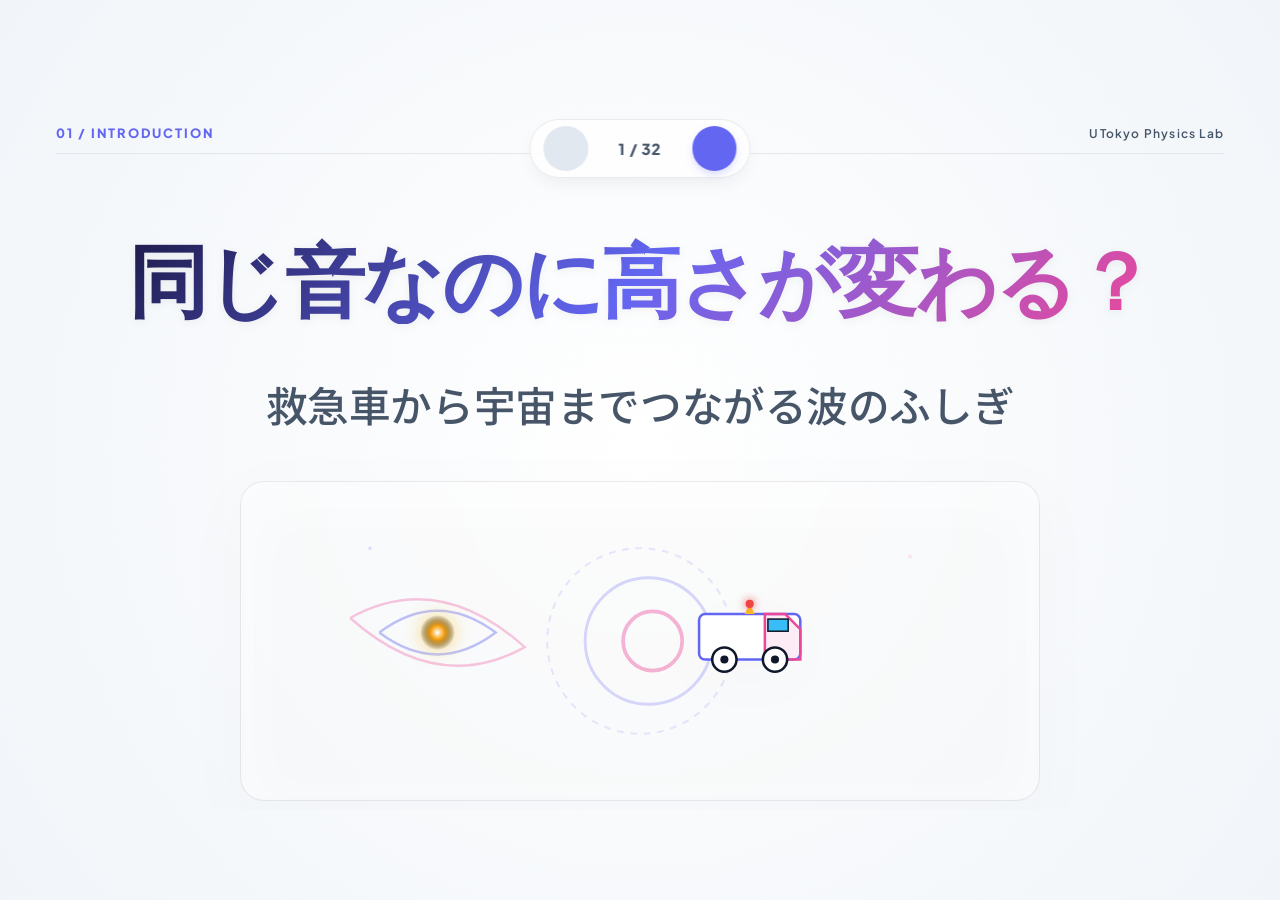
==== commit e36cf6ec: "Fix microscopic blueprint-svg height rendering bug by removing max-height: 100% and strip all icons " ====
--- a/index.html
+++ b/index.html
@@ -588,15 +588,15 @@
                     <div class="quiz-options-vertical" style="width: 100%;">
                         <div class="quiz-option">
                             <span class="quiz-option-number">1</span>
-                            <span>音が高くなる <iconify-icon icon="lucide:trending-up" style="vertical-align: middle; color: var(--secondary);"></iconify-icon></span>
+                            <span>音が高くなる</span>
                         </div>
                         <div class="quiz-option">
                             <span class="quiz-option-number">2</span>
-                            <span>音が低くなる <iconify-icon icon="lucide:trending-down" style="vertical-align: middle; color: var(--primary);"></iconify-icon></span>
+                            <span>音が低くなる</span>
                         </div>
                         <div class="quiz-option">
                             <span class="quiz-option-number">3</span>
-                            <span>変わらない <iconify-icon icon="lucide:smile-dash" style="vertical-align: middle; color: var(--text-muted);"></iconify-icon></span>
+                            <span>変わらない</span>
                         </div>
                     </div>
                 </div>
@@ -661,19 +661,19 @@
                     <div class="quiz-options" style="grid-template-columns: 1fr 1fr; gap: 1rem; width: 100%;">
                         <div class="quiz-option" style="padding: 1.2rem;">
                             <span class="quiz-option-number">1</span>
-                            <span>前 <iconify-icon icon="lucide:zap" style="vertical-align: middle; color: var(--accent);"></iconify-icon></span>
+                            <span>前</span>
                         </div>
                         <div class="quiz-option" style="padding: 1.2rem;">
                             <span class="quiz-option-number">2</span>
-                            <span>後ろ <iconify-icon icon="lucide:user" style="vertical-align: middle; color: var(--text-muted);"></iconify-icon></span>
+                            <span>後ろ</span>
                         </div>
                         <div class="quiz-option" style="padding: 1.2rem;">
                             <span class="quiz-option-number">3</span>
-                            <span>上 <iconify-icon icon="lucide:compass" style="vertical-align: middle; color: var(--primary);"></iconify-icon></span>
+                            <span>上</span>
                         </div>
                         <div class="quiz-option" style="padding: 1.2rem;">
                             <span class="quiz-option-number">4</span>
-                            <span>下 <iconify-icon icon="lucide:compass" style="vertical-align: middle; color: var(--primary);"></iconify-icon></span>
+                            <span>下</span>
                         </div>
                     </div>
                 </div>
@@ -931,15 +931,15 @@
                     <div class="quiz-options-vertical" style="width: 100%;">
                         <div class="quiz-option">
                             <span class="quiz-option-number">1</span>
-                            <span>音が逃げられなくなり、波が重なり合う <iconify-icon icon="lucide:flame" style="vertical-align: middle; color: var(--secondary);"></iconify-icon></span>
+                            <span>音が逃げられなくなり、波が重なり合う</span>
                         </div>
                         <div class="quiz-option">
                             <span class="quiz-option-number">2</span>
-                            <span>音が完全に消えて、静かになる <iconify-icon icon="lucide:volume-x" style="vertical-align: middle; color: var(--text-muted);"></iconify-icon></span>
+                            <span>音が完全に消えて、静かになる</span>
                         </div>
                         <div class="quiz-option">
                             <span class="quiz-option-number">3</span>
-                            <span>普通と何も変わらない <iconify-icon icon="lucide:smile-dash" style="vertical-align: middle; color: var(--text-muted);"></iconify-icon></span>
+                            <span>普通と何も変わらない</span>
                         </div>
                     </div>
                 </div>
@@ -1373,19 +1373,19 @@
                     <div class="quiz-options-vertical" style="width: 100%;">
                         <div class="quiz-option">
                             <span class="quiz-option-number">1</span>
-                            <span>高く聞こえる <iconify-icon icon="lucide:trending-up" style="vertical-align: middle; color: var(--secondary);"></iconify-icon></span>
+                            <span>高く聞こえる</span>
                         </div>
                         <div class="quiz-option">
                             <span class="quiz-option-number">2</span>
-                            <span>必ず大きく聞こえる <iconify-icon icon="lucide:volume-2" style="vertical-align: middle; color: var(--primary);"></iconify-icon></span>
+                            <span>必ず大きく聞こえる</span>
                         </div>
                         <div class="quiz-option">
                             <span class="quiz-option-number">3</span>
-                            <span>聞こえなくなる <iconify-icon icon="lucide:volume-x" style="vertical-align: middle; color: var(--text-muted);"></iconify-icon></span>
+                            <span>聞こえなくなる</span>
                         </div>
                         <div class="quiz-option">
                             <span class="quiz-option-number">4</span>
-                            <span>低く聞こえる <iconify-icon icon="lucide:trending-down" style="vertical-align: middle; color: var(--primary);"></iconify-icon></span>
+                            <span>低く聞こえる</span>
                         </div>
                     </div>
                 </div>
--- a/css/styles.css
+++ b/css/styles.css
@@ -668,7 +668,6 @@
   padding: 1.5rem;
   backdrop-filter: blur(6px);
   max-width: 100%;
-  max-height: 100%;
   box-sizing: border-box;
 }
 
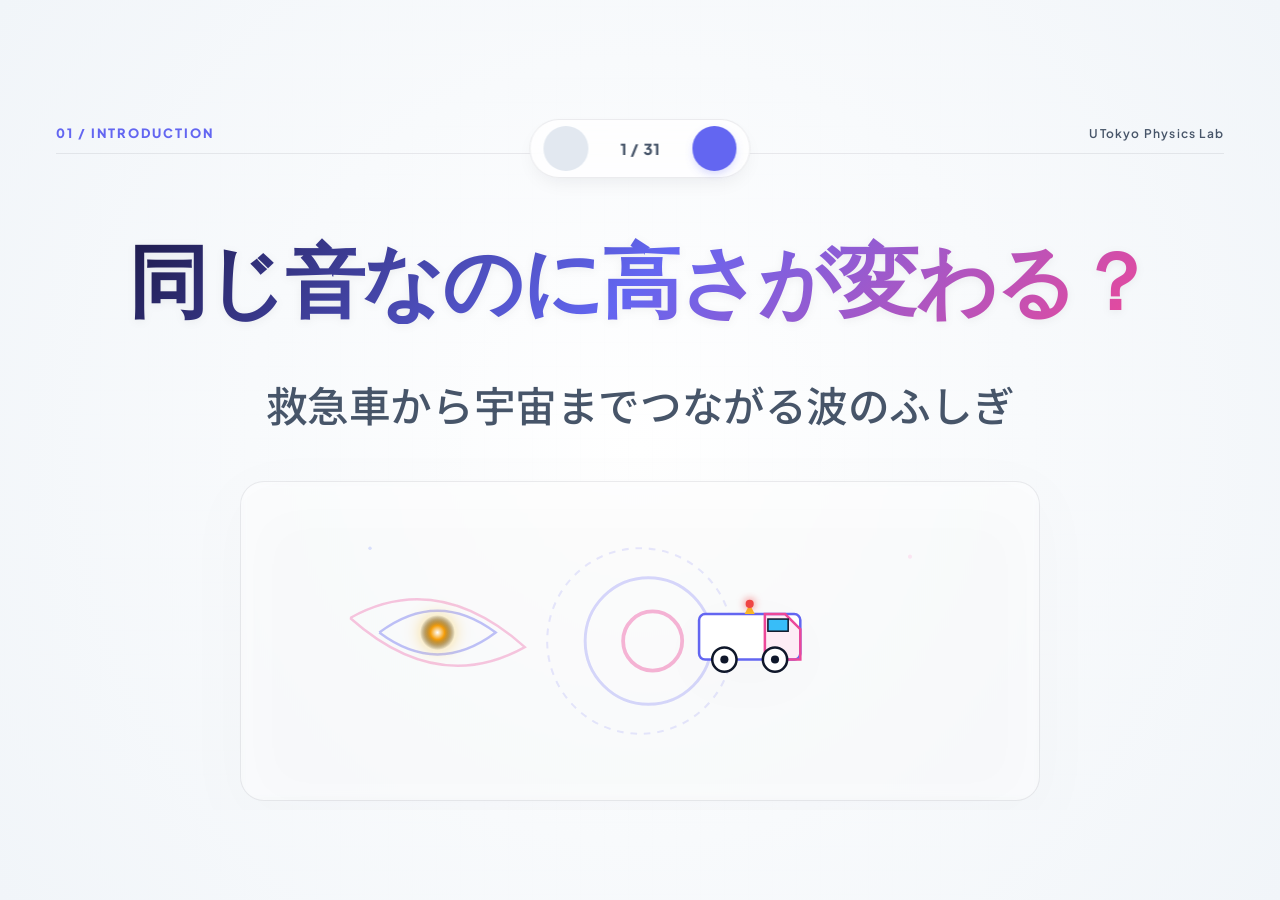
==== commit d25c4c90: "Pedagogical correction: Remove ambiguous Slide 13 (Quiz 3) and corresponding answer badge/text from " ====
--- a/index.html
+++ b/index.html
@@ -211,19 +211,19 @@
                     <div class="quiz-options" style="width: 100%;">
                         <div class="quiz-option">
                             <span class="quiz-option-number">1</span>
-                            <span>救急車の前</span>
+                            <span>救急車の前 <iconify-icon icon="lucide:arrow-right" style="vertical-align: middle; color: var(--primary); margin-left: 0.5rem;"></iconify-icon></span>
                         </div>
                         <div class="quiz-option">
                             <span class="quiz-option-number">2</span>
-                            <span>救急車の後ろ</span>
+                            <span>救急車の後ろ <iconify-icon icon="lucide:arrow-left" style="vertical-align: middle; color: var(--secondary); margin-left: 0.5rem;"></iconify-icon></span>
                         </div>
                         <div class="quiz-option">
                             <span class="quiz-option-number">3</span>
-                            <span>救急車の中</span>
+                            <span>救急車の中 <iconify-icon icon="lucide:car" style="vertical-align: middle; color: var(--text-muted); margin-left: 0.5rem;"></iconify-icon></span>
                         </div>
                         <div class="quiz-option">
                             <span class="quiz-option-number">4</span>
-                            <span>全員同じ</span>
+                            <span>全員同じ <iconify-icon icon="lucide:equal" style="vertical-align: middle; color: var(--text-muted); margin-left: 0.5rem;"></iconify-icon></span>
                         </div>
                     </div>
                 </div>
@@ -588,15 +588,15 @@
                     <div class="quiz-options-vertical" style="width: 100%;">
                         <div class="quiz-option">
                             <span class="quiz-option-number">1</span>
-                            <span>音が高くなる</span>
+                            <span>音が高くなる <iconify-icon icon="lucide:chevrons-up" style="vertical-align: middle; color: var(--accent); margin-left: 0.5rem;"></iconify-icon></span>
                         </div>
                         <div class="quiz-option">
                             <span class="quiz-option-number">2</span>
-                            <span>音が低くなる</span>
+                            <span>音が低くなる <iconify-icon icon="lucide:chevrons-down" style="vertical-align: middle; color: var(--secondary); margin-left: 0.5rem;"></iconify-icon></span>
                         </div>
                         <div class="quiz-option">
                             <span class="quiz-option-number">3</span>
-                            <span>変わらない</span>
+                            <span>変わらない <iconify-icon icon="lucide:minus" style="vertical-align: middle; color: var(--text-muted); margin-left: 0.5rem;"></iconify-icon></span>
                         </div>
                     </div>
                 </div>
@@ -637,85 +637,11 @@
             </div>
         </div>
 
-        <!-- Slide 13: Quiz 3 (Find compressed waves) -->
-        <div class="slide">
-            <!-- Top Metadata -->
-            <div class="slide-meta">
-                <span class="meta-tag">13 / ACTIVE INQUIRY</span>
-                <span class="meta-org">
-                    <iconify-icon icon="lucide:presentation" style="font-size: 1rem; vertical-align: middle; color: var(--primary);"></iconify-icon>
-                    UTokyo Physics Lab
-                </span>
-            </div>
-
-            <div class="slide-grid">
-                <div class="slide-content-left">
-                    <h2 class="heading-text">
-                        <iconify-icon icon="lucide:help-circle" style="color: var(--primary);"></iconify-icon>
-                        波がつまる場所を探せ！
-                    </h2>
-                    <p class="body-desc" style="font-size: 2.0rem; font-weight: 800; color: var(--text-main); margin-bottom: 1.5rem;">
-                        音源が「右」に向かって動いているとき、もっとも波がつまって【高い音】を聞くのはどこの人？
-                    </p>
-                    
-                    <div class="quiz-options" style="grid-template-columns: 1fr 1fr; gap: 1rem; width: 100%;">
-                        <div class="quiz-option" style="padding: 1.2rem;">
-                            <span class="quiz-option-number">1</span>
-                            <span>前</span>
-                        </div>
-                        <div class="quiz-option" style="padding: 1.2rem;">
-                            <span class="quiz-option-number">2</span>
-                            <span>後ろ</span>
-                        </div>
-                        <div class="quiz-option" style="padding: 1.2rem;">
-                            <span class="quiz-option-number">3</span>
-                            <span>上</span>
-                        </div>
-                        <div class="quiz-option" style="padding: 1.2rem;">
-                            <span class="quiz-option-number">4</span>
-                            <span>下</span>
-                        </div>
-                    </div>
-                </div>
-
-                <div class="slide-media-right">
-                    <!-- Illustration inside Quiz -->
-                    <svg width="540" height="240" viewBox="0 0 540 240" class="blueprint-svg">
-                        <!-- Observer Top (3) -->
-                        <circle cx="270" cy="25" r="14" fill="#eff6ff" stroke="#3b82f6" stroke-width="2.5"/>
-                        <text x="270" y="48" font-family="var(--font-body)" font-size="15" font-weight="900" fill="#3b82f6" text-anchor="middle">3. 上</text>
-                        
-                        <!-- Observer Bottom (4) -->
-                        <circle cx="270" cy="195" r="14" fill="#eff6ff" stroke="#3b82f6" stroke-width="2.5"/>
-                        <text x="270" y="185" font-family="var(--font-body)" font-size="15" font-weight="900" fill="#3b82f6" text-anchor="middle">4. 下</text>
-
-                        <!-- Observer Left (2. 後ろ) -->
-                        <circle cx="90" cy="110" r="14" fill="#eff6ff" stroke="#3b82f6" stroke-width="2.5"/>
-                        <text x="54" y="115" font-family="var(--font-body)" font-size="15" font-weight="900" fill="#3b82f6" text-anchor="middle">2. 後ろ</text>
-
-                        <!-- Observer Right (1. 前) -->
-                        <circle cx="440" cy="110" r="14" fill="#fdf2f8" stroke="#ec4899" stroke-width="2.5"/>
-                        <text x="478" y="115" font-family="var(--font-body)" font-size="15" font-weight="900" fill="#ec4899" text-anchor="middle">1. 前</text>
-
-                        <!-- Source and Ripples -->
-                        <!-- Center at 270, 110 -->
-                        <circle cx="220" cy="110" r="85" fill="none" stroke="var(--border-light)" stroke-width="2"/>
-                        <circle cx="245" cy="110" r="55" fill="none" stroke="var(--border-light)" stroke-width="2"/>
-                        <circle cx="270" cy="110" r="25" fill="none" stroke="var(--border-light)" stroke-width="2"/>
-                        
-                        <circle cx="290" cy="110" r="9" fill="var(--secondary)"/>
-                        <!-- Velocity Arrow -->
-                        <path d="M303,110 L335,110 M325,103 L335,110 L325,117" fill="none" stroke="var(--secondary)" stroke-width="3"/>
-                    </svg>
-                </div>
-            </div>
-        </div>
-
-        <!-- Slide 14: Simulation 1 - Static Source -->
-        <div class="slide">
-            <!-- Top Metadata -->
-            <div class="slide-meta">
-                <span class="meta-tag">14 / INTERACTIVE SIMULATION</span>
+        <!-- Slide 13: Simulation 1 - Static Source -->
+        <div class="slide">
+            <!-- Top Metadata -->
+            <div class="slide-meta">
+                <span class="meta-tag">13 / INTERACTIVE SIMULATION</span>
                 <span class="meta-org">
                     <iconify-icon icon="lucide:presentation" style="font-size: 1rem; vertical-align: middle; color: var(--primary);"></iconify-icon>
                     UTokyo Physics Lab
@@ -727,11 +653,11 @@
             </div>
         </div>
 
-        <!-- Slide 15: Simulation 2 - Drag Source -->
-        <div class="slide">
-            <!-- Top Metadata -->
-            <div class="slide-meta">
-                <span class="meta-tag">15 / INTERACTIVE SIMULATION</span>
+        <!-- Slide 14: Simulation 2 - Drag Source -->
+        <div class="slide">
+            <!-- Top Metadata -->
+            <div class="slide-meta">
+                <span class="meta-tag">14 / INTERACTIVE SIMULATION</span>
                 <span class="meta-org">
                     <iconify-icon icon="lucide:presentation" style="font-size: 1rem; vertical-align: middle; color: var(--primary);"></iconify-icon>
                     UTokyo Physics Lab
@@ -743,11 +669,11 @@
             </div>
         </div>
 
-        <!-- Slide 16: Name Reveal -->
-        <div class="slide">
-            <!-- Top Metadata -->
-            <div class="slide-meta">
-                <span class="meta-tag">16 / PHYSICAL PRINCIPLE</span>
+        <!-- Slide 15: Name Reveal -->
+        <div class="slide">
+            <!-- Top Metadata -->
+            <div class="slide-meta">
+                <span class="meta-tag">15 / PHYSICAL PRINCIPLE</span>
                 <span class="meta-org">
                     <iconify-icon icon="lucide:presentation" style="font-size: 1rem; vertical-align: middle; color: var(--primary);"></iconify-icon>
                     UTokyo Physics Lab
@@ -755,15 +681,9 @@
             </div>
 
             <div class="slide-flex-col" style="justify-content: center; align-items: center; text-align: center;">
-                <div class="slide-flex-col-content" style="align-items: center; text-align: center; margin-bottom: 1rem;">
-                    <span class="answer-badge">
-                        <iconify-icon icon="lucide:check-circle"></iconify-icon>
-                        ANSWER 03
-                    </span>
-                    <h2 class="answer-title" style="margin-bottom: 0.5rem;">正解は「1. 前」！</h2>
-                    
-                    <p style="font-size: 2.0rem; font-weight: 800; color: var(--primary); margin: 0.5rem 0; letter-spacing: 0.1em;"><iconify-icon icon="lucide:sparkles" style="vertical-align: middle; color: var(--accent);"></iconify-icon> この現象の名前は・・・ <iconify-icon icon="lucide:sparkles" style="vertical-align: middle; color: var(--accent);"></iconify-icon></p>
-                    <h1 style="font-size: 6.0rem; font-weight: 900; color: #ef4444; margin: 0.5rem 0; text-shadow: 0 4px 10px rgba(239, 68, 68, 0.15);" class="pulse-animation">
+                <div class="slide-flex-col-content" style="align-items: center; text-align: center; margin-bottom: 1.5rem;">
+                    <p style="font-size: 2.2rem; font-weight: 800; color: var(--primary); margin: 0.5rem 0; letter-spacing: 0.1em;"><iconify-icon icon="lucide:sparkles" style="vertical-align: middle; color: var(--accent);"></iconify-icon> 音の高さが変化する不思議な現象・・・ <iconify-icon icon="lucide:sparkles" style="vertical-align: middle; color: var(--accent);"></iconify-icon></p>
+                    <h1 style="font-size: 6.5rem; font-weight: 900; color: #ef4444; margin: 0.75rem 0; text-shadow: 0 4px 10px rgba(239, 68, 68, 0.15);" class="pulse-animation">
                         ドップラー効果
                     </h1>
                 </div>
@@ -779,11 +699,11 @@
             </div>
         </div>
 
-        <!-- Slide 17: Misconception Check -->
-        <div class="slide">
-            <!-- Top Metadata -->
-            <div class="slide-meta">
-                <span class="meta-tag">17 / CONCEPT HARDENING</span>
+        <!-- Slide 16: Misconception Check -->
+        <div class="slide">
+            <!-- Top Metadata -->
+            <div class="slide-meta">
+                <span class="meta-tag">16 / CONCEPT HARDENING</span>
                 <span class="meta-org">
                     <iconify-icon icon="lucide:presentation" style="font-size: 1rem; vertical-align: middle; color: var(--primary);"></iconify-icon>
                     UTokyo Physics Lab
@@ -805,26 +725,26 @@
                     <div class="quiz-options-vertical" style="width: 100%;">
                         <div class="quiz-option">
                             <span class="quiz-option-number">1</span>
-                            <span>救急車に押されて、音のスピードが速くなる</span>
+                            <span>救急車に押されて、音のスピードが速くなる <iconify-icon icon="lucide:gauge" style="vertical-align: middle; color: var(--primary); margin-left: 0.5rem;"></iconify-icon></span>
                         </div>
                         <div class="quiz-option">
                             <span class="quiz-option-number">2</span>
-                            <span>音の進むスピードはまったく変わらない</span>
+                            <span>音の進むスピードはまったく変わらない <iconify-icon icon="lucide:lock" style="vertical-align: middle; color: var(--secondary); margin-left: 0.5rem;"></iconify-icon></span>
                         </div>
                         <div class="quiz-option">
                             <span class="quiz-option-number">3</span>
-                            <span>音がその場に止まってしまう</span>
-                        </div>
-                    </div>
-                </div>
-            </div>
-        </div>
-
-        <!-- Slide 18: Correct explanation - Spacing, not speed -->
-        <div class="slide">
-            <!-- Top Metadata -->
-            <div class="slide-meta">
-                <span class="meta-tag">18 / ANSWER EXPLANATION</span>
+                            <span>音がその場に止まってしまう <iconify-icon icon="lucide:octagon-pause" style="vertical-align: middle; color: var(--text-muted); margin-left: 0.5rem;"></iconify-icon></span>
+                        </div>
+                    </div>
+                </div>
+            </div>
+        </div>
+
+        <!-- Slide 17: Correct explanation - Spacing, not speed -->
+        <div class="slide">
+            <!-- Top Metadata -->
+            <div class="slide-meta">
+                <span class="meta-tag">17 / ANSWER EXPLANATION</span>
                 <span class="meta-org">
                     <iconify-icon icon="lucide:presentation" style="font-size: 1rem; vertical-align: middle; color: var(--primary);"></iconify-icon>
                     UTokyo Physics Lab
@@ -854,11 +774,11 @@
             </div>
         </div>
 
-        <!-- Slide 19: Interim Summary -->
-        <div class="slide">
-            <!-- Top Metadata -->
-            <div class="slide-meta">
-                <span class="meta-tag">19 / CONCEPT SUMMARY</span>
+        <!-- Slide 18: Interim Summary -->
+        <div class="slide">
+            <!-- Top Metadata -->
+            <div class="slide-meta">
+                <span class="meta-tag">18 / CONCEPT SUMMARY</span>
                 <span class="meta-org">
                     <iconify-icon icon="lucide:presentation" style="font-size: 1rem; vertical-align: middle; color: var(--primary);"></iconify-icon>
                     UTokyo Physics Lab
@@ -889,11 +809,11 @@
             </div>
         </div>
 
-        <!-- Slide 20: Simulation 3 - Frequency Slider -->
-        <div class="slide">
-            <!-- Top Metadata -->
-            <div class="slide-meta">
-                <span class="meta-tag">20 / INTERACTIVE SIMULATION</span>
+        <!-- Slide 19: Simulation 3 - Frequency Slider -->
+        <div class="slide">
+            <!-- Top Metadata -->
+            <div class="slide-meta">
+                <span class="meta-tag">19 / INTERACTIVE SIMULATION</span>
                 <span class="meta-org">
                     <iconify-icon icon="lucide:presentation" style="font-size: 1rem; vertical-align: middle; color: var(--primary);"></iconify-icon>
                     UTokyo Physics Lab
@@ -905,11 +825,11 @@
             </div>
         </div>
 
-        <!-- Slide 21: Quiz 5 (Super sonic intro) -->
-        <div class="slide">
-            <!-- Top Metadata -->
-            <div class="slide-meta">
-                <span class="meta-tag">21 / ACTIVE INQUIRY</span>
+        <!-- Slide 20: Quiz 5 (Super sonic intro) -->
+        <div class="slide">
+            <!-- Top Metadata -->
+            <div class="slide-meta">
+                <span class="meta-tag">20 / ACTIVE INQUIRY</span>
                 <span class="meta-org">
                     <iconify-icon icon="lucide:presentation" style="font-size: 1rem; vertical-align: middle; color: var(--primary);"></iconify-icon>
                     UTokyo Physics Lab
@@ -931,26 +851,26 @@
                     <div class="quiz-options-vertical" style="width: 100%;">
                         <div class="quiz-option">
                             <span class="quiz-option-number">1</span>
-                            <span>音が逃げられなくなり、波が重なり合う</span>
+                            <span>音が逃げられなくなり、波が重なり合う <iconify-icon icon="lucide:layers" style="vertical-align: middle; color: var(--primary); margin-left: 0.5rem;"></iconify-icon></span>
                         </div>
                         <div class="quiz-option">
                             <span class="quiz-option-number">2</span>
-                            <span>音が完全に消えて、静かになる</span>
+                            <span>音が完全に消えて、静かになる <iconify-icon icon="lucide:volume-x" style="vertical-align: middle; color: var(--secondary); margin-left: 0.5rem;"></iconify-icon></span>
                         </div>
                         <div class="quiz-option">
                             <span class="quiz-option-number">3</span>
-                            <span>普通と何も変わらない</span>
-                        </div>
-                    </div>
-                </div>
-            </div>
-        </div>
-
-        <!-- Slide 22: Quiz 5 Correct Answer -->
-        <div class="slide">
-            <!-- Top Metadata -->
-            <div class="slide-meta">
-                <span class="meta-tag">22 / ANSWER EXPLANATION</span>
+                            <span>普通と何も変わらない <iconify-icon icon="lucide:equal" style="vertical-align: middle; color: var(--text-muted); margin-left: 0.5rem;"></iconify-icon></span>
+                        </div>
+                    </div>
+                </div>
+            </div>
+        </div>
+
+        <!-- Slide 21: Quiz 5 Correct Answer -->
+        <div class="slide">
+            <!-- Top Metadata -->
+            <div class="slide-meta">
+                <span class="meta-tag">21 / ANSWER EXPLANATION</span>
                 <span class="meta-org">
                     <iconify-icon icon="lucide:presentation" style="font-size: 1rem; vertical-align: middle; color: var(--primary);"></iconify-icon>
                     UTokyo Physics Lab
@@ -980,11 +900,11 @@
             </div>
         </div>
 
-        <!-- Slide 23: Simulation 4 - Supersonic -->
-        <div class="slide">
-            <!-- Top Metadata -->
-            <div class="slide-meta">
-                <span class="meta-tag">23 / INTERACTIVE SIMULATION</span>
+        <!-- Slide 22: Simulation 4 - Supersonic -->
+        <div class="slide">
+            <!-- Top Metadata -->
+            <div class="slide-meta">
+                <span class="meta-tag">22 / INTERACTIVE SIMULATION</span>
                 <span class="meta-org">
                     <iconify-icon icon="lucide:presentation" style="font-size: 1rem; vertical-align: middle; color: var(--primary);"></iconify-icon>
                     UTokyo Physics Lab
@@ -996,11 +916,11 @@
             </div>
         </div>
 
-        <!-- Slide 24: Sonic Boom -->
-        <div class="slide">
-            <!-- Top Metadata -->
-            <div class="slide-meta">
-                <span class="meta-tag">24 / SHOCKWAVE ACOUSTICS</span>
+        <!-- Slide 23: Sonic Boom -->
+        <div class="slide">
+            <!-- Top Metadata -->
+            <div class="slide-meta">
+                <span class="meta-tag">23 / SHOCKWAVE ACOUSTICS</span>
                 <span class="meta-org">
                     <iconify-icon icon="lucide:presentation" style="font-size: 1rem; vertical-align: middle; color: var(--primary);"></iconify-icon>
                     UTokyo Physics Lab
@@ -1084,11 +1004,11 @@
             </div>
         </div>
 
-        <!-- Slide 25: Grand Summary -->
-        <div class="slide">
-            <!-- Top Metadata -->
-            <div class="slide-meta">
-                <span class="meta-tag">25 / SYSTEM SUMMARY</span>
+        <!-- Slide 24: Grand Summary -->
+        <div class="slide">
+            <!-- Top Metadata -->
+            <div class="slide-meta">
+                <span class="meta-tag">24 / SYSTEM SUMMARY</span>
                 <span class="meta-org">
                     <iconify-icon icon="lucide:presentation" style="font-size: 1rem; vertical-align: middle; color: var(--primary);"></iconify-icon>
                     UTokyo Physics Lab
@@ -1151,11 +1071,11 @@
             </div>
         </div>
 
-        <!-- Slide 26: Light is also a Wave -->
+        <!-- Slide 25: Light is also a Wave -->
         <div class="slide" data-theme="dark">
             <!-- Top Metadata -->
             <div class="slide-meta">
-                <span class="meta-tag">26 / COSMOLOGICAL EXPANSION</span>
+                <span class="meta-tag">25 / COSMOLOGICAL EXPANSION</span>
                 <span class="meta-org">
                     <iconify-icon icon="lucide:presentation" style="font-size: 1rem; vertical-align: middle; color: var(--primary);"></iconify-icon>
                     UTokyo Physics Lab
@@ -1204,11 +1124,11 @@
             </div>
         </div>
 
-        <!-- Slide 27: Cosmic simulation -->
+        <!-- Slide 26: Cosmic simulation -->
         <div class="slide" data-theme="dark">
             <!-- Top Metadata -->
             <div class="slide-meta">
-                <span class="meta-tag">27 / COSMIC SIMULATION</span>
+                <span class="meta-tag">26 / COSMIC SIMULATION</span>
                 <span class="meta-org">
                     <iconify-icon icon="lucide:presentation" style="font-size: 1rem; vertical-align: middle; color: var(--primary);"></iconify-icon>
                     UTokyo Physics Lab
@@ -1220,11 +1140,11 @@
             </div>
         </div>
 
-        <!-- Slide 28: Cosmic expansion to age of universe -->
+        <!-- Slide 27: Cosmic expansion to age of universe -->
         <div class="slide" data-theme="dark">
             <!-- Top Metadata -->
             <div class="slide-meta">
-                <span class="meta-tag">28 / COSMIC CONCLUSION</span>
+                <span class="meta-tag">27 / COSMIC CONCLUSION</span>
                 <span class="meta-org">
                     <iconify-icon icon="lucide:presentation" style="font-size: 1rem; vertical-align: middle; color: var(--primary);"></iconify-icon>
                     UTokyo Physics Lab
@@ -1249,7 +1169,7 @@
                 <div class="slide-flex-col-media" style="flex-direction: column; gap: 1.5rem; width: 100%;">
                     <!-- Real Generated Galaxy Image Card -->
                     <div class="premium-card" style="padding: 1rem; display: flex; align-items: center; gap: 1.5rem;">
-                        <img src="images/galaxy-redshift.png" alt="Galaxy Redshift JWST" style="width: 320px; height: 180px; object-fit: cover; border-radius: 1.25rem; border: 1.5px solid rgba(255,255,255,0.08); flex-shrink: 0;" onerror="this.closest('.slide-flex-col-media').innerHTML='<div class=\'premium-card\' style=\'text-align: left; padding: 1.5rem;\'><p style=\'font-size: 1.8rem; font-weight: 800; color: #a5b4fc; margin: 0; display: flex; align-items: center; gap: 0.8rem;\'><iconify-icon icon=\'lucide:scan\'></iconify-icon>1. 赤方偏移を計測 → 銀河が遠ざかっている証拠</p></div><div class=\'premium-card\' style=\'text-align: left; padding: 1.5rem; margin-top: 1rem;\'><p style=\'font-size: 1.8rem; font-weight: 800; color: #a5b4fc; margin: 0; display: flex; align-items: center; gap: 0.8rem;\'><iconify-icon icon=\'lucide:rotate-ccw\'></iconify-icon>2. 時間の逆算 → 始まりは極小の1点だった</p></div>'">
+                        <img src="images/galaxy-redshift.png" alt="Galaxy Redshift JWST" style="width: 320px; height: 180px; object-fit: cover; border-radius: 1.25rem; border: 1.5px solid rgba(255,255,255,0.08); flex-shrink: 0;" onerror="this.closest('.slide-flex-col-media').innerHTML='<div class=\'premium-card\' style=\'text-align: left; padding: 1.5rem;\'><p style=\'font-size: 1.8rem; font-weight: 800; color: #a5b4fc; margin: 0; display: flex; align-items: center; gap: 0.8rem;\'><iconify-icon icon=\'lucide:scan\'></iconify-icon>1. 赤方偏移を計測 → 銀河が遠ざかっている証拠</p></div><div class=\'premium-card\' style=\'text-align: left; padding: 1.5rem; margin-top: 1rem;\'><p style=\'font-size: 1.8rem; font-weight: 800; color: #a5b4fc; margin: 0; display: flex; align-items: center; gap: 0.8rem;\'><iconify-icon icon=\'lucide:rotate-ccw\'></iconify-icon>2. 時間の逆算 → 始まりは極小 of 1点だった</p></div>'">
                         <div style="text-align: left;">
                             <h4 style="font-size: 1.8rem; font-weight: 800; color: #a5b4fc; margin-bottom: 0.5rem; display: flex; align-items: center; gap: 0.5rem;">
                                 <iconify-icon icon="lucide:telescope"></iconify-icon>
@@ -1268,11 +1188,11 @@
             </div>
         </div>
 
-        <!-- Slide 29: Quiz 6 (Final Test 1) -->
-        <div class="slide">
-            <!-- Top Metadata -->
-            <div class="slide-meta">
-                <span class="meta-tag">29 / CONCEPT VERIFICATION</span>
+        <!-- Slide 28: Quiz 6 (Final Test 1) -->
+        <div class="slide">
+            <!-- Top Metadata -->
+            <div class="slide-meta">
+                <span class="meta-tag">28 / CONCEPT VERIFICATION</span>
                 <span class="meta-org">
                     <iconify-icon icon="lucide:presentation" style="font-size: 1rem; vertical-align: middle; color: var(--primary);"></iconify-icon>
                     UTokyo Physics Lab
@@ -1294,30 +1214,30 @@
                     <div class="quiz-options-vertical" style="width: 100%;">
                         <div class="quiz-option">
                             <span class="quiz-option-number">1</span>
-                            <span>波と波の間隔がせまくなる</span>
+                            <span>波と波の間隔がせまくなる <iconify-icon icon="lucide:shrink" style="vertical-align: middle; color: var(--primary); margin-left: 0.5rem;"></iconify-icon></span>
                         </div>
                         <div class="quiz-option">
                             <span class="quiz-option-number">2</span>
-                            <span>波と波の間隔が広くなる</span>
+                            <span>波と波の間隔が広くなる <iconify-icon icon="lucide:expand" style="vertical-align: middle; color: var(--secondary); margin-left: 0.5rem;"></iconify-icon></span>
                         </div>
                         <div class="quiz-option">
                             <span class="quiz-option-number">3</span>
-                            <span>波が完全になくなる</span>
+                            <span>波が完全になくなる <iconify-icon icon="lucide:unplug" style="vertical-align: middle; color: var(--text-muted); margin-left: 0.5rem;"></iconify-icon></span>
                         </div>
                         <div class="quiz-option">
                             <span class="quiz-option-number">4</span>
-                            <span>何も変わらない</span>
-                        </div>
-                    </div>
-                </div>
-            </div>
-        </div>
-
-        <!-- Slide 30: Final Test 1 Answer -->
-        <div class="slide">
-            <!-- Top Metadata -->
-            <div class="slide-meta">
-                <span class="meta-tag">30 / ANSWER EXPLANATION</span>
+                            <span>何も変わらない <iconify-icon icon="lucide:minus" style="vertical-align: middle; color: var(--text-muted); margin-left: 0.5rem;"></iconify-icon></span>
+                        </div>
+                    </div>
+                </div>
+            </div>
+        </div>
+
+        <!-- Slide 29: Final Test 1 Answer -->
+        <div class="slide">
+            <!-- Top Metadata -->
+            <div class="slide-meta">
+                <span class="meta-tag">29 / ANSWER EXPLANATION</span>
                 <span class="meta-org">
                     <iconify-icon icon="lucide:presentation" style="font-size: 1rem; vertical-align: middle; color: var(--primary);"></iconify-icon>
                     UTokyo Physics Lab
@@ -1347,11 +1267,11 @@
             </div>
         </div>
 
-        <!-- Slide 31: Quiz 7 (Final Test 2) -->
-        <div class="slide">
-            <!-- Top Metadata -->
-            <div class="slide-meta">
-                <span class="meta-tag">31 / CONCEPT VERIFICATION</span>
+        <!-- Slide 30: Quiz 7 (Final Test 2) -->
+        <div class="slide">
+            <!-- Top Metadata -->
+            <div class="slide-meta">
+                <span class="meta-tag">30 / CONCEPT VERIFICATION</span>
                 <span class="meta-org">
                     <iconify-icon icon="lucide:presentation" style="font-size: 1rem; vertical-align: middle; color: var(--primary);"></iconify-icon>
                     UTokyo Physics Lab
@@ -1373,30 +1293,30 @@
                     <div class="quiz-options-vertical" style="width: 100%;">
                         <div class="quiz-option">
                             <span class="quiz-option-number">1</span>
-                            <span>高く聞こえる</span>
+                            <span>高く聞こえる <iconify-icon icon="lucide:chevrons-up" style="vertical-align: middle; color: var(--accent); margin-left: 0.5rem;"></iconify-icon></span>
                         </div>
                         <div class="quiz-option">
                             <span class="quiz-option-number">2</span>
-                            <span>必ず大きく聞こえる</span>
+                            <span>必ず大きく聞こえる <iconify-icon icon="lucide:volume-2" style="vertical-align: middle; color: var(--secondary); margin-left: 0.5rem;"></iconify-icon></span>
                         </div>
                         <div class="quiz-option">
                             <span class="quiz-option-number">3</span>
-                            <span>聞こえなくなる</span>
+                            <span>聞こえなくなる <iconify-icon icon="lucide:volume-x" style="vertical-align: middle; color: var(--text-muted); margin-left: 0.5rem;"></iconify-icon></span>
                         </div>
                         <div class="quiz-option">
                             <span class="quiz-option-number">4</span>
-                            <span>低く聞こえる</span>
-                        </div>
-                    </div>
-                </div>
-            </div>
-        </div>
-
-        <!-- Slide 32: Final Test 2 Answer -->
-        <div class="slide">
-            <!-- Top Metadata -->
-            <div class="slide-meta">
-                <span class="meta-tag">32 / PRESENTATION OUTRO</span>
+                            <span>低く聞こえる <iconify-icon icon="lucide:chevrons-down" style="vertical-align: middle; color: var(--secondary); margin-left: 0.5rem;"></iconify-icon></span>
+                        </div>
+                    </div>
+                </div>
+            </div>
+        </div>
+
+        <!-- Slide 31: Final Test 2 Answer -->
+        <div class="slide">
+            <!-- Top Metadata -->
+            <div class="slide-meta">
+                <span class="meta-tag">31 / PRESENTATION OUTRO</span>
                 <span class="meta-org">
                     <iconify-icon icon="lucide:presentation" style="font-size: 1rem; vertical-align: middle; color: var(--primary);"></iconify-icon>
                     UTokyo Physics Lab
@@ -1431,7 +1351,7 @@
             <button id="prev-btn" class="control-btn" title="前のスライドへ (左矢印キー)">
                 <iconify-icon icon="lucide:chevron-left" style="font-size: 1.4rem;"></iconify-icon>
             </button>
-            <span id="slide-number" class="slide-number">1 / 32</span>
+            <span id="slide-number" class="slide-number">1 / 31</span>
             <button id="next-btn" class="control-btn" title="次のスライドへ (右矢印キー / スペース)">
                 <iconify-icon icon="lucide:chevron-right" style="font-size: 1.4rem;"></iconify-icon>
             </button>
